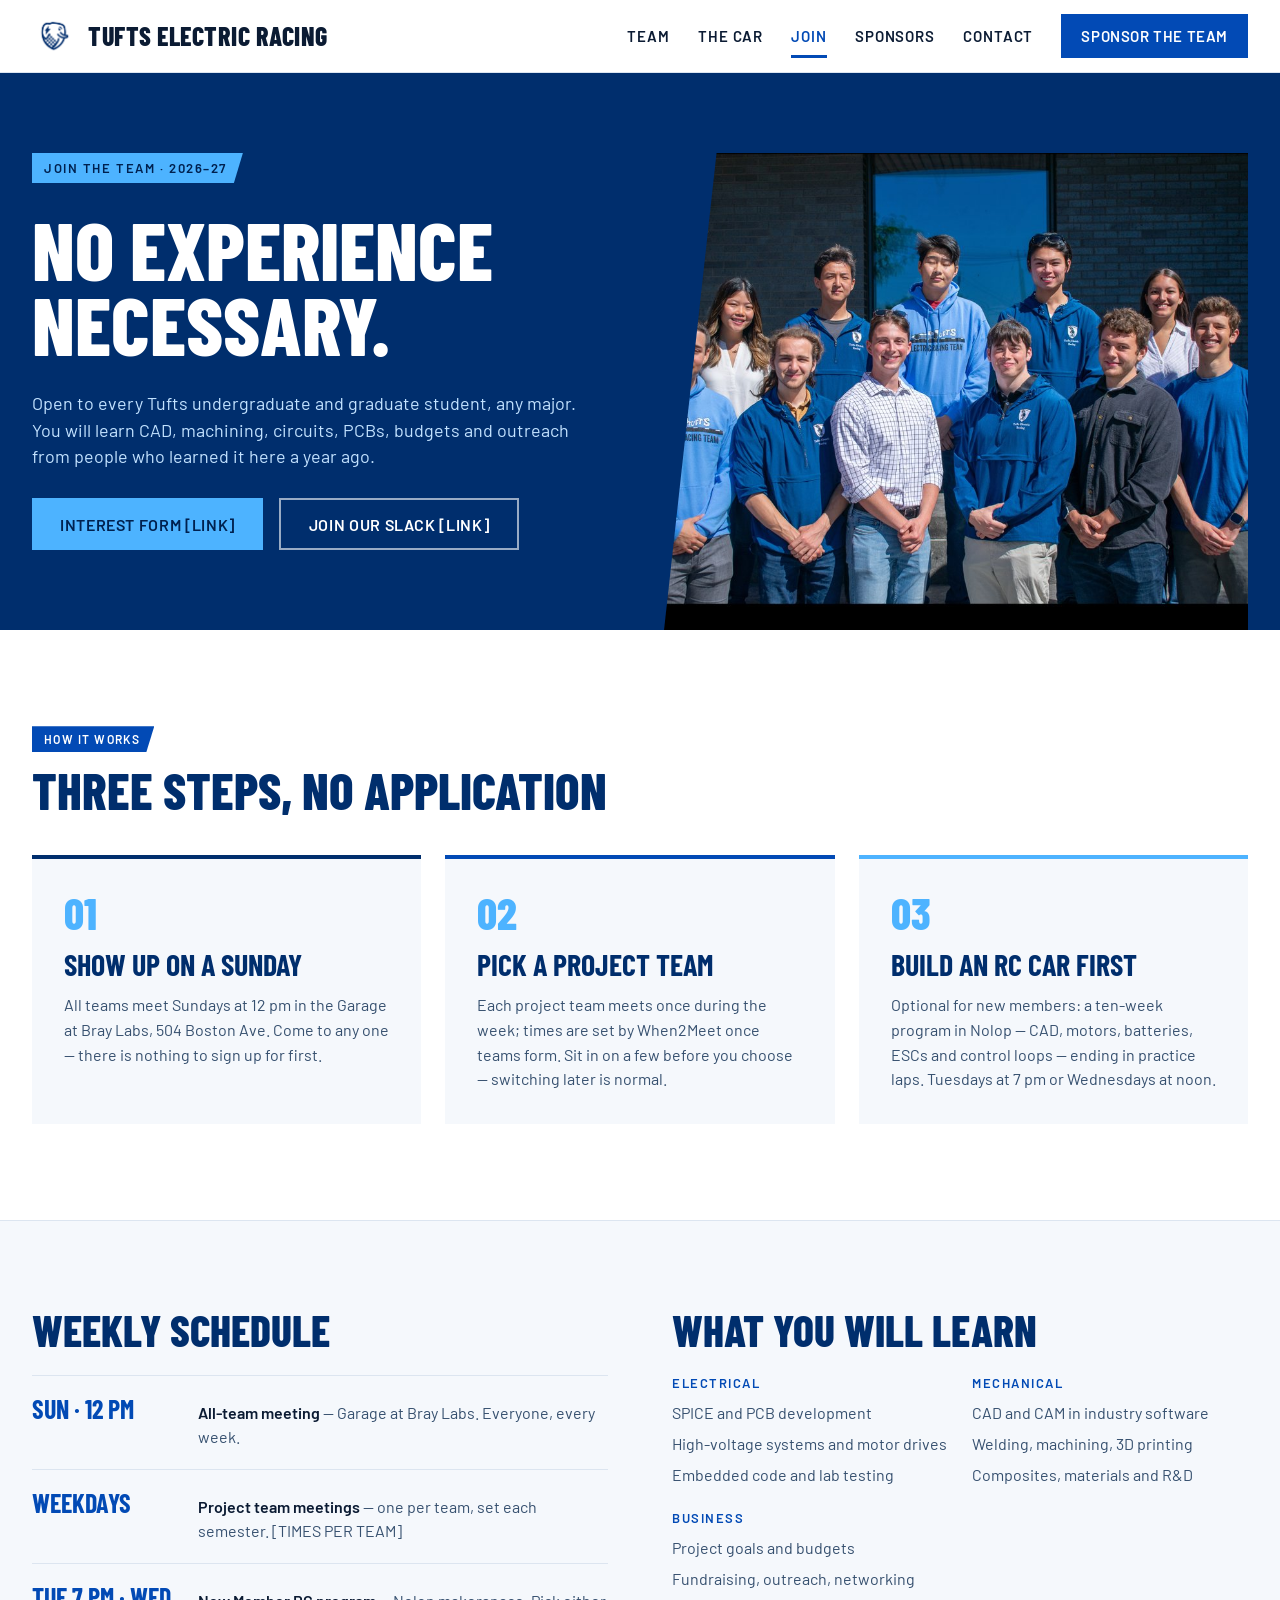
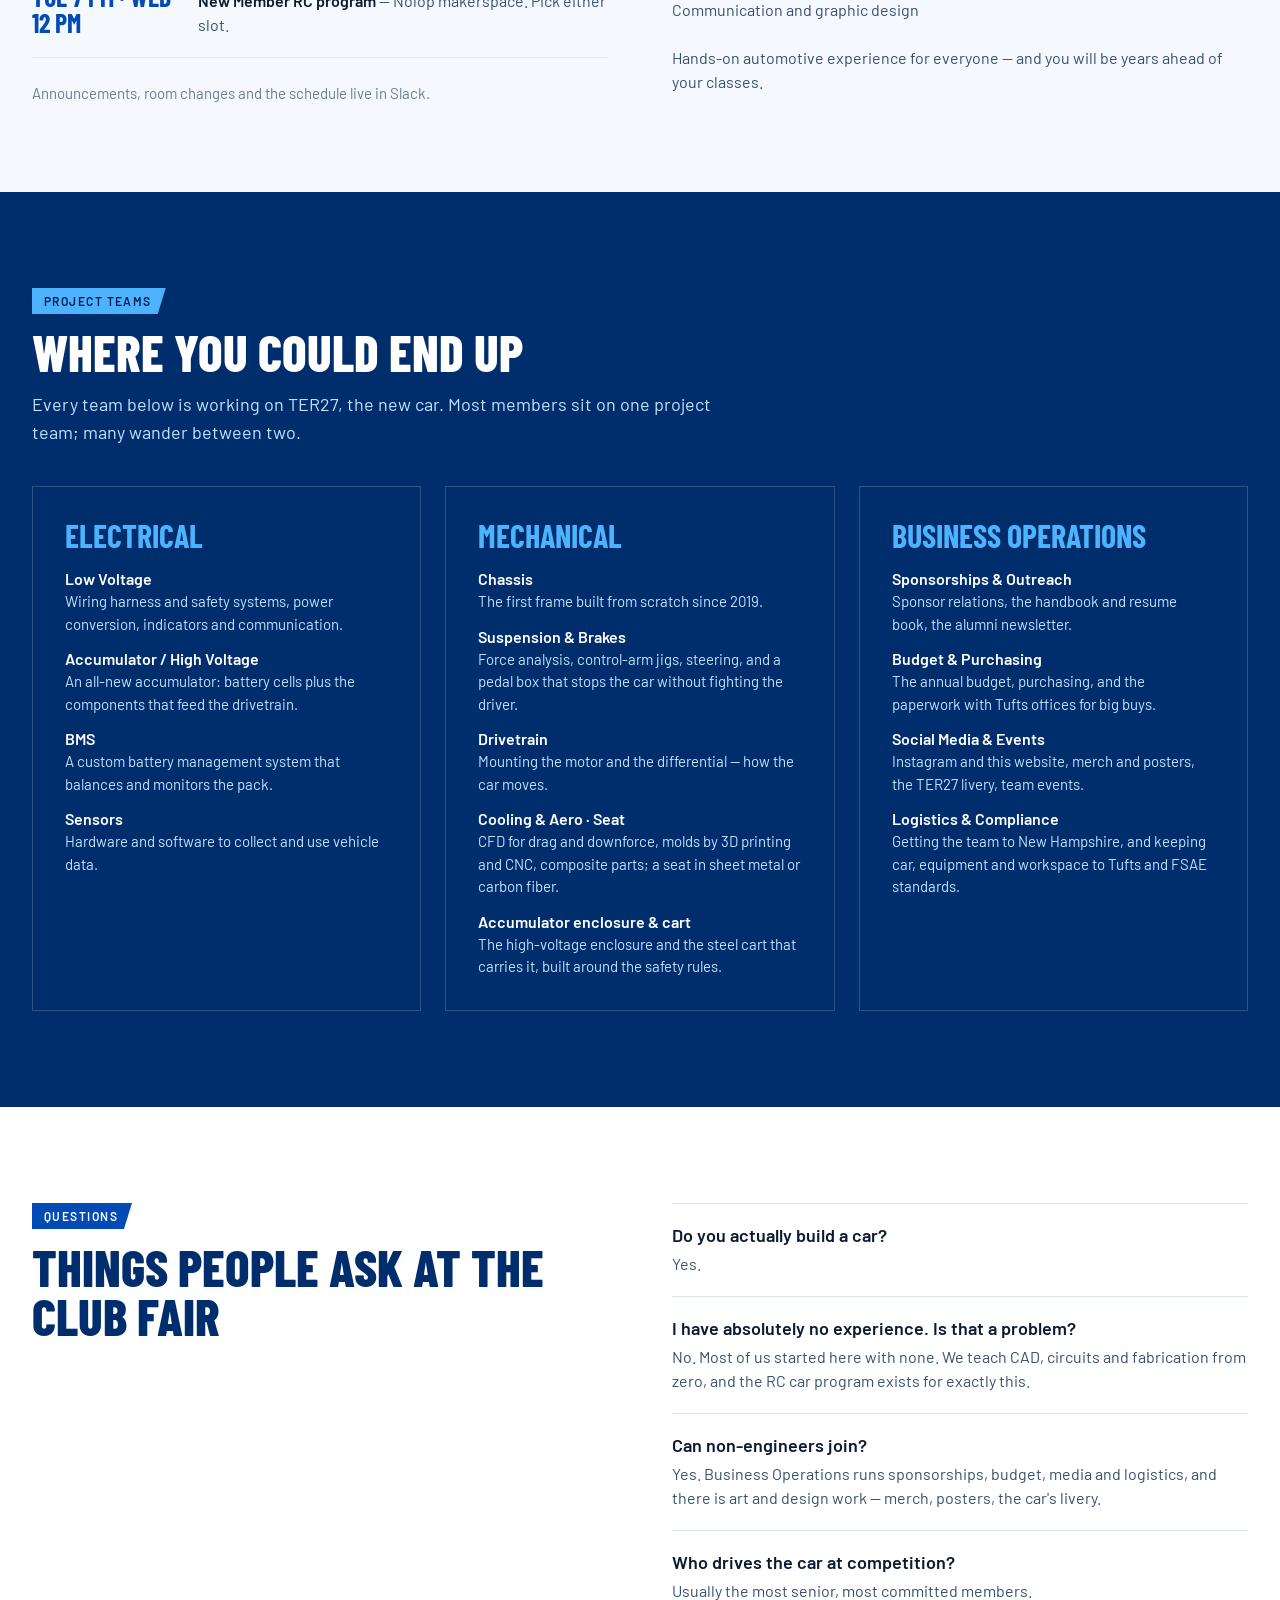
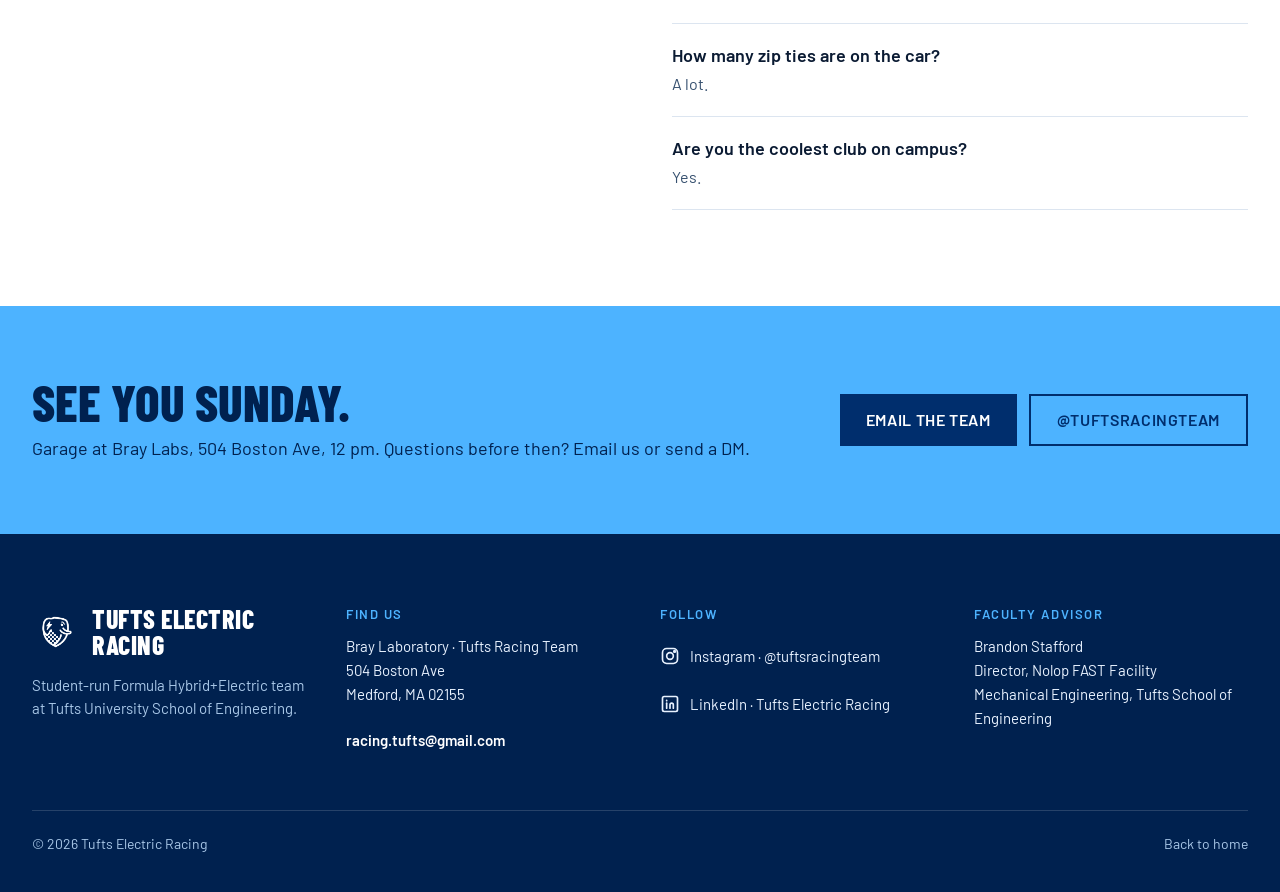
==== join.html @ b84da10d "Website redesign preview: home, sponsors, join and team pages" ====
<!doctype html>
<html lang="en">
<head>
<meta charset="utf-8">
<meta name="viewport" content="width=device-width, initial-scale=1">
<title>Join the team — Tufts Electric Racing</title>
<meta name="description" content="How to join Tufts Electric Racing: meetings, project teams and the new member program.">
<link rel="icon" type="image/png" href="assets/ter-logo-navy.png">
<link rel="preconnect" href="https://fonts.googleapis.com">
<link rel="preconnect" href="https://fonts.gstatic.com" crossorigin>
<link rel="stylesheet" href="https://fonts.googleapis.com/css2?family=Barlow+Condensed:wght@600;700;800&family=Barlow:wght@400;500;600&display=swap">
<style>
body{margin:0;background:#00214F}
a{color:#024AB5}a:hover{color:#002E6D}
a.navlink:hover{color:#024AB5}
a.btn:hover{filter:brightness(1.08)}
a.btn-ghost:hover{background:rgba(255,255,255,.1)}
a.btn-outline:hover{background:#E8F2FF}
a.btn-sky:hover{filter:brightness(1.06)}
a.quiet:hover{text-decoration:underline}
</style>
<link rel="stylesheet" href="css/site.css">
</head>
<body>
<div style="font-family: Barlow, 'Helvetica Neue', Arial, sans-serif; color: #0B1B33; background: #F5F8FC; width: 100%; box-sizing: border-box; display: flex; flex-direction: column; -webkit-font-smoothing: antialiased">

  <!-- NAV -->
  <header class="site-header" style="background: #FFFFFF; border-bottom: 1px solid #DCE5F0">
    <nav aria-label="Main" style="max-width: 1280px; margin: 0 auto; padding: 14px 32px; display: flex; align-items: center; gap: 24px; flex-wrap: wrap; box-sizing: border-box">
      <a href="index.html" style="display: flex; align-items: center; gap: 12px; text-decoration: none; color: #0B1B33; min-height: 44px">
        <img src="assets/ter-logo-navy.png" alt="Tufts Electric Racing" style="width: 44px; height: 44px; display: block">
        <span style="font-family: 'Barlow Condensed', 'Arial Narrow', Impact, sans-serif; font-weight: 800; font-size: 26px; letter-spacing: 0.02em; text-transform: uppercase; line-height: 1">Tufts Electric Racing</span>
      </a>
      <button type="button" class="nav-toggle" aria-label="Open menu" aria-expanded="false" aria-controls="site-menu" style="width: 44px; height: 44px; align-items: center; justify-content: center; background: transparent; border: 1px solid #DCE5F0; color: #0B1B33; cursor: pointer; padding: 0; margin-left: auto">
        <svg aria-hidden="true" width="22" height="22" viewBox="0 0 24 24" fill="none" stroke="currentColor" stroke-width="2.2" stroke-linecap="round"><path d="M4 7h16"></path><path d="M4 12h16"></path><path d="M4 17h16"></path></svg>
      </button>
      <div id="site-menu" class="nav-links" style="display: flex; align-items: center; gap: 28px; flex-wrap: wrap; margin-left: auto">
        <a class="navlink" href="team.html" style="display: inline-flex; align-items: center; min-height: 44px; font-weight: 600; font-size: 15px; letter-spacing: 0.06em; text-transform: uppercase; color: #0B1B33; text-decoration: none">Team</a>
        <a class="navlink" href="index.html#ter27" style="display: inline-flex; align-items: center; min-height: 44px; font-weight: 600; font-size: 15px; letter-spacing: 0.06em; text-transform: uppercase; color: #0B1B33; text-decoration: none">The car</a>
        <a class="navlink" href="join.html" aria-current="page" style="display: inline-flex; align-items: center; min-height: 44px; font-weight: 600; font-size: 15px; letter-spacing: 0.06em; text-transform: uppercase; color: #024AB5; text-decoration: none; box-shadow: inset 0 -3px 0 #024AB5">Join</a>
        <a class="navlink" href="sponsors.html" style="display: inline-flex; align-items: center; min-height: 44px; font-weight: 600; font-size: 15px; letter-spacing: 0.06em; text-transform: uppercase; color: #0B1B33; text-decoration: none">Sponsors</a>
        <a class="navlink" href="#contact" style="display: inline-flex; align-items: center; min-height: 44px; font-weight: 600; font-size: 15px; letter-spacing: 0.06em; text-transform: uppercase; color: #0B1B33; text-decoration: none">Contact</a>
        <a class="btn" href="sponsors.html" style="display: inline-flex; align-items: center; min-height: 44px; padding: 0 20px; background: #024AB5; color: #FFFFFF; font-weight: 600; font-size: 15px; letter-spacing: 0.04em; text-transform: uppercase; text-decoration: none">Sponsor the team</a>
      </div>
    </nav>
  </header>

  <!-- HERO -->
  <section style="background: #002E6D; color: #FFFFFF; overflow: hidden">
    <div style="max-width: 1280px; margin: 0 auto; padding: 80px 32px 0; box-sizing: border-box; display: grid; grid-template-columns: repeat(auto-fit, minmax(min(480px, 100%), 1fr)); gap: 48px; align-items: stretch">
      <div style="display: flex; flex-direction: column; gap: 28px; padding-bottom: 80px; justify-content: center">
        <span style="display: inline-flex; align-items: center; align-self: flex-start; padding: 7px 16px 7px 12px; background: #4DB3FF; color: #00214F; font-size: 13px; font-weight: 600; letter-spacing: 0.12em; text-transform: uppercase; clip-path: polygon(0 0, 100% 0, calc(100% - 9px) 100%, 0 100%)">Join the team · 2026–27</span>
        <h1 style="margin: 0; font-family: 'Barlow Condensed', 'Arial Narrow', Impact, sans-serif; font-weight: 800; font-size: clamp(56px, 6.4vw, 100px); line-height: 0.92; text-transform: uppercase; text-wrap: balance">No experience necessary.</h1>
        <p style="margin: 0; font-size: clamp(17px, 1.4vw, 20px); line-height: 1.5; color: #C2E2FF; max-width: 560px">Open to every Tufts undergraduate and graduate student, any major. You will learn CAD, machining, circuits, PCBs, budgets and outreach from people who learned it here a year ago.</p>
        <div style="display: flex; gap: 16px; flex-wrap: wrap">
          <a class="btn-sky" href="#" style="display: inline-flex; align-items: center; min-height: 52px; padding: 0 28px; background: #4DB3FF; color: #00214F; font-weight: 600; font-size: 16px; letter-spacing: 0.04em; text-transform: uppercase; text-decoration: none">Interest form [LINK]</a>
          <a class="btn-ghost" href="#" style="display: inline-flex; align-items: center; min-height: 52px; padding: 0 28px; border: 2px solid rgba(255,255,255,0.6); color: #FFFFFF; font-weight: 600; font-size: 16px; letter-spacing: 0.04em; text-transform: uppercase; text-decoration: none; box-sizing: border-box">Join our Slack [LINK]</a>
        </div>
      </div>
      <figure class="hero-figure" style="margin: 0; min-height: 440px; display: flex">
        <img src="assets/team-blue-shirts.jpg" alt="Team members in front of the Bray Labs garage" style="width: 100%; min-height: 440px; object-fit: cover; display: block; clip-path: polygon(9% 0, 100% 0, 100% 100%, 0 100%)">
      </figure>
    </div>
  </section>

  <!-- HOW IT WORKS -->
  <section aria-label="How to join" style="background: #FFFFFF">
    <div style="max-width: 1280px; margin: 0 auto; padding: 96px 32px; box-sizing: border-box; display: flex; flex-direction: column; gap: 40px">
      <div style="display: flex; flex-direction: column; gap: 14px; max-width: 720px">
        <span style="display: inline-flex; align-items: center; align-self: flex-start; padding: 6px 14px 6px 12px; background: #024AB5; color: #FFFFFF; font-size: 12px; font-weight: 600; letter-spacing: 0.12em; text-transform: uppercase; clip-path: polygon(0 0, 100% 0, calc(100% - 8px) 100%, 0 100%)">How it works</span>
        <h2 style="margin: 0; font-family: 'Barlow Condensed', 'Arial Narrow', Impact, sans-serif; font-weight: 800; font-size: clamp(40px, 4vw, 60px); line-height: 0.95; text-transform: uppercase; color: #002E6D">Three steps, no application</h2>
      </div>
      <ol style="margin: 0; padding: 0; list-style: none; display: grid; grid-template-columns: repeat(auto-fit, minmax(min(340px, 100%), 1fr)); gap: 24px">
        <li style="background: #F5F8FC; border-top: 4px solid #002E6D; padding: 32px; display: flex; flex-direction: column; gap: 14px">
          <span style="font-family: 'Barlow Condensed', 'Arial Narrow', Impact, sans-serif; font-weight: 800; font-size: 44px; line-height: 1; color: #4DB3FF">01</span>
          <h3 style="margin: 0; font-family: 'Barlow Condensed', 'Arial Narrow', Impact, sans-serif; font-weight: 700; font-size: 30px; line-height: 1; text-transform: uppercase; color: #002E6D">Show up on a Sunday</h3>
          <p style="margin: 0; font-size: 16px; line-height: 1.55; color: #36506F">All teams meet Sundays at 12 pm in the Garage at Bray Labs, 504 Boston Ave. Come to any one — there is nothing to sign up for first.</p>
        </li>
        <li style="background: #F5F8FC; border-top: 4px solid #024AB5; padding: 32px; display: flex; flex-direction: column; gap: 14px">
          <span style="font-family: 'Barlow Condensed', 'Arial Narrow', Impact, sans-serif; font-weight: 800; font-size: 44px; line-height: 1; color: #4DB3FF">02</span>
          <h3 style="margin: 0; font-family: 'Barlow Condensed', 'Arial Narrow', Impact, sans-serif; font-weight: 700; font-size: 30px; line-height: 1; text-transform: uppercase; color: #002E6D">Pick a project team</h3>
          <p style="margin: 0; font-size: 16px; line-height: 1.55; color: #36506F">Each project team meets once during the week; times are set by When2Meet once teams form. Sit in on a few before you choose — switching later is normal.</p>
        </li>
        <li style="background: #F5F8FC; border-top: 4px solid #4DB3FF; padding: 32px; display: flex; flex-direction: column; gap: 14px">
          <span style="font-family: 'Barlow Condensed', 'Arial Narrow', Impact, sans-serif; font-weight: 800; font-size: 44px; line-height: 1; color: #4DB3FF">03</span>
          <h3 style="margin: 0; font-family: 'Barlow Condensed', 'Arial Narrow', Impact, sans-serif; font-weight: 700; font-size: 30px; line-height: 1; text-transform: uppercase; color: #002E6D">Build an RC car first</h3>
          <p style="margin: 0; font-size: 16px; line-height: 1.55; color: #36506F">Optional for new members: a ten-week program in Nolop — CAD, motors, batteries, ESCs and control loops — ending in practice laps. Tuesdays at 7 pm or Wednesdays at noon.</p>
        </li>
      </ol>
    </div>
  </section>

  <!-- SCHEDULE + WHAT YOU LEARN -->
  <section aria-label="Schedule and skills" style="background: #F5F8FC; border-top: 1px solid #DCE5F0">
    <div style="max-width: 1280px; margin: 0 auto; padding: 88px 32px; box-sizing: border-box; display: grid; grid-template-columns: repeat(auto-fit, minmax(min(480px, 100%), 1fr)); gap: 64px; align-items: start">
      <div style="display: flex; flex-direction: column; gap: 24px">
        <h2 style="margin: 0; font-family: 'Barlow Condensed', 'Arial Narrow', Impact, sans-serif; font-weight: 800; font-size: clamp(36px, 3.4vw, 48px); line-height: 0.95; text-transform: uppercase; color: #002E6D">Weekly schedule</h2>
        <ul style="margin: 0; padding: 0; list-style: none; display: flex; flex-direction: column; border-top: 1px solid #DCE5F0">
          <li style="padding: 20px 0; border-bottom: 1px solid #DCE5F0; display: grid; grid-template-columns: minmax(0, 150px) minmax(0, 1fr); gap: 16px; align-items: baseline">
            <span style="font-family: 'Barlow Condensed', 'Arial Narrow', Impact, sans-serif; font-weight: 700; font-size: 26px; line-height: 1; text-transform: uppercase; color: #024AB5">Sun · 12 pm</span>
            <span style="font-size: 16px; line-height: 1.5; color: #36506F"><strong style="color: #0B1B33; font-weight: 600">All-team meeting</strong> — Garage at Bray Labs. Everyone, every week.</span>
          </li>
          <li style="padding: 20px 0; border-bottom: 1px solid #DCE5F0; display: grid; grid-template-columns: minmax(0, 150px) minmax(0, 1fr); gap: 16px; align-items: baseline">
            <span style="font-family: 'Barlow Condensed', 'Arial Narrow', Impact, sans-serif; font-weight: 700; font-size: 26px; line-height: 1; text-transform: uppercase; color: #024AB5">Weekdays</span>
            <span style="font-size: 16px; line-height: 1.5; color: #36506F"><strong style="color: #0B1B33; font-weight: 600">Project team meetings</strong> — one per team, set each semester. [TIMES PER TEAM]</span>
          </li>
          <li style="padding: 20px 0; border-bottom: 1px solid #DCE5F0; display: grid; grid-template-columns: minmax(0, 150px) minmax(0, 1fr); gap: 16px; align-items: baseline">
            <span style="font-family: 'Barlow Condensed', 'Arial Narrow', Impact, sans-serif; font-weight: 700; font-size: 26px; line-height: 1; text-transform: uppercase; color: #024AB5">Tue 7 pm · Wed 12 pm</span>
            <span style="font-size: 16px; line-height: 1.5; color: #36506F"><strong style="color: #0B1B33; font-weight: 600">New Member RC program</strong> — Nolop makerspace. Pick either slot.</span>
          </li>
        </ul>
        <p style="margin: 0; font-size: 15px; line-height: 1.5; color: #6B7C94">Announcements, room changes and the schedule live in Slack.</p>
      </div>
      <div style="display: flex; flex-direction: column; gap: 24px">
        <h2 style="margin: 0; font-family: 'Barlow Condensed', 'Arial Narrow', Impact, sans-serif; font-weight: 800; font-size: clamp(36px, 3.4vw, 48px); line-height: 0.95; text-transform: uppercase; color: #002E6D">What you will learn</h2>
        <div style="display: grid; grid-template-columns: repeat(auto-fit, minmax(min(220px, 100%), 1fr)); gap: 24px">
          <div style="display: flex; flex-direction: column; gap: 10px">
            <h3 style="margin: 0; font-size: 13px; font-weight: 600; letter-spacing: 0.12em; text-transform: uppercase; color: #024AB5">Electrical</h3>
            <ul style="margin: 0; padding: 0; list-style: none; display: flex; flex-direction: column; gap: 8px; font-size: 16px; line-height: 1.45; color: #36506F">
              <li>SPICE and PCB development</li>
              <li>High-voltage systems and motor drives</li>
              <li>Embedded code and lab testing</li>
            </ul>
          </div>
          <div style="display: flex; flex-direction: column; gap: 10px">
            <h3 style="margin: 0; font-size: 13px; font-weight: 600; letter-spacing: 0.12em; text-transform: uppercase; color: #024AB5">Mechanical</h3>
            <ul style="margin: 0; padding: 0; list-style: none; display: flex; flex-direction: column; gap: 8px; font-size: 16px; line-height: 1.45; color: #36506F">
              <li>CAD and CAM in industry software</li>
              <li>Welding, machining, 3D printing</li>
              <li>Composites, materials and R&amp;D</li>
            </ul>
          </div>
          <div style="display: flex; flex-direction: column; gap: 10px">
            <h3 style="margin: 0; font-size: 13px; font-weight: 600; letter-spacing: 0.12em; text-transform: uppercase; color: #024AB5">Business</h3>
            <ul style="margin: 0; padding: 0; list-style: none; display: flex; flex-direction: column; gap: 8px; font-size: 16px; line-height: 1.45; color: #36506F">
              <li>Project goals and budgets</li>
              <li>Fundraising, outreach, networking</li>
              <li>Communication and graphic design</li>
            </ul>
          </div>
        </div>
        <p style="margin: 0; font-size: 16px; line-height: 1.55; color: #36506F">Hands-on automotive experience for everyone — and you will be years ahead of your classes.</p>
      </div>
    </div>
  </section>

  <!-- PROJECT TEAMS -->
  <section id="teams" aria-label="Project teams" style="background: #002E6D; color: #FFFFFF">
    <div style="max-width: 1280px; margin: 0 auto; padding: 96px 32px; box-sizing: border-box; display: flex; flex-direction: column; gap: 40px">
      <div style="display: flex; flex-direction: column; gap: 14px; max-width: 720px">
        <span style="display: inline-flex; align-items: center; align-self: flex-start; padding: 6px 14px 6px 12px; background: #4DB3FF; color: #00214F; font-size: 12px; font-weight: 600; letter-spacing: 0.12em; text-transform: uppercase; clip-path: polygon(0 0, 100% 0, calc(100% - 8px) 100%, 0 100%)">Project teams</span>
        <h2 style="margin: 0; font-family: 'Barlow Condensed', 'Arial Narrow', Impact, sans-serif; font-weight: 800; font-size: clamp(40px, 4vw, 60px); line-height: 0.95; text-transform: uppercase">Where you could end up</h2>
        <p style="margin: 0; font-size: 18px; line-height: 1.55; color: #C2E2FF">Every team below is working on TER27, the new car. Most members sit on one project team; many wander between two.</p>
      </div>
      <div style="display: grid; grid-template-columns: repeat(auto-fit, minmax(min(340px, 100%), 1fr)); gap: 24px">
        <div style="border: 1px solid rgba(255,255,255,0.18); padding: 32px; display: flex; flex-direction: column; gap: 18px">
          <h3 style="margin: 0; font-family: 'Barlow Condensed', 'Arial Narrow', Impact, sans-serif; font-weight: 700; font-size: 32px; line-height: 1; text-transform: uppercase; color: #4DB3FF">Electrical</h3>
          <dl style="margin: 0; display: flex; flex-direction: column; gap: 14px">
            <div><dt style="font-weight: 600; font-size: 16px; color: #FFFFFF">Low Voltage</dt><dd style="margin: 2px 0 0; font-size: 15px; line-height: 1.5; color: #C2E2FF">Wiring harness and safety systems, power conversion, indicators and communication.</dd></div>
            <div><dt style="font-weight: 600; font-size: 16px; color: #FFFFFF">Accumulator / High Voltage</dt><dd style="margin: 2px 0 0; font-size: 15px; line-height: 1.5; color: #C2E2FF">An all-new accumulator: battery cells plus the components that feed the drivetrain.</dd></div>
            <div><dt style="font-weight: 600; font-size: 16px; color: #FFFFFF">BMS</dt><dd style="margin: 2px 0 0; font-size: 15px; line-height: 1.5; color: #C2E2FF">A custom battery management system that balances and monitors the pack.</dd></div>
            <div><dt style="font-weight: 600; font-size: 16px; color: #FFFFFF">Sensors</dt><dd style="margin: 2px 0 0; font-size: 15px; line-height: 1.5; color: #C2E2FF">Hardware and software to collect and use vehicle data.</dd></div>
          </dl>
        </div>
        <div style="border: 1px solid rgba(255,255,255,0.18); padding: 32px; display: flex; flex-direction: column; gap: 18px">
          <h3 style="margin: 0; font-family: 'Barlow Condensed', 'Arial Narrow', Impact, sans-serif; font-weight: 700; font-size: 32px; line-height: 1; text-transform: uppercase; color: #4DB3FF">Mechanical</h3>
          <dl style="margin: 0; display: flex; flex-direction: column; gap: 14px">
            <div><dt style="font-weight: 600; font-size: 16px; color: #FFFFFF">Chassis</dt><dd style="margin: 2px 0 0; font-size: 15px; line-height: 1.5; color: #C2E2FF">The first frame built from scratch since 2019.</dd></div>
            <div><dt style="font-weight: 600; font-size: 16px; color: #FFFFFF">Suspension &amp; Brakes</dt><dd style="margin: 2px 0 0; font-size: 15px; line-height: 1.5; color: #C2E2FF">Force analysis, control-arm jigs, steering, and a pedal box that stops the car without fighting the driver.</dd></div>
            <div><dt style="font-weight: 600; font-size: 16px; color: #FFFFFF">Drivetrain</dt><dd style="margin: 2px 0 0; font-size: 15px; line-height: 1.5; color: #C2E2FF">Mounting the motor and the differential — how the car moves.</dd></div>
            <div><dt style="font-weight: 600; font-size: 16px; color: #FFFFFF">Cooling &amp; Aero · Seat</dt><dd style="margin: 2px 0 0; font-size: 15px; line-height: 1.5; color: #C2E2FF">CFD for drag and downforce, molds by 3D printing and CNC, composite parts; a seat in sheet metal or carbon fiber.</dd></div>
            <div><dt style="font-weight: 600; font-size: 16px; color: #FFFFFF">Accumulator enclosure &amp; cart</dt><dd style="margin: 2px 0 0; font-size: 15px; line-height: 1.5; color: #C2E2FF">The high-voltage enclosure and the steel cart that carries it, built around the safety rules.</dd></div>
          </dl>
        </div>
        <div style="border: 1px solid rgba(255,255,255,0.18); padding: 32px; display: flex; flex-direction: column; gap: 18px">
          <h3 style="margin: 0; font-family: 'Barlow Condensed', 'Arial Narrow', Impact, sans-serif; font-weight: 700; font-size: 32px; line-height: 1; text-transform: uppercase; color: #4DB3FF">Business Operations</h3>
          <dl style="margin: 0; display: flex; flex-direction: column; gap: 14px">
            <div><dt style="font-weight: 600; font-size: 16px; color: #FFFFFF">Sponsorships &amp; Outreach</dt><dd style="margin: 2px 0 0; font-size: 15px; line-height: 1.5; color: #C2E2FF">Sponsor relations, the handbook and resume book, the alumni newsletter.</dd></div>
            <div><dt style="font-weight: 600; font-size: 16px; color: #FFFFFF">Budget &amp; Purchasing</dt><dd style="margin: 2px 0 0; font-size: 15px; line-height: 1.5; color: #C2E2FF">The annual budget, purchasing, and the paperwork with Tufts offices for big buys.</dd></div>
            <div><dt style="font-weight: 600; font-size: 16px; color: #FFFFFF">Social Media &amp; Events</dt><dd style="margin: 2px 0 0; font-size: 15px; line-height: 1.5; color: #C2E2FF">Instagram and this website, merch and posters, the TER27 livery, team events.</dd></div>
            <div><dt style="font-weight: 600; font-size: 16px; color: #FFFFFF">Logistics &amp; Compliance</dt><dd style="margin: 2px 0 0; font-size: 15px; line-height: 1.5; color: #C2E2FF">Getting the team to New Hampshire, and keeping car, equipment and workspace to Tufts and FSAE standards.</dd></div>
          </dl>
        </div>
      </div>
    </div>
  </section>

  <!-- FAQ -->
  <section aria-label="Questions" style="background: #FFFFFF">
    <div style="max-width: 1280px; margin: 0 auto; padding: 96px 32px; box-sizing: border-box; display: grid; grid-template-columns: repeat(auto-fit, minmax(min(380px, 100%), 1fr)); gap: 48px 64px; align-items: start">
      <div style="display: flex; flex-direction: column; gap: 14px">
        <span style="display: inline-flex; align-items: center; align-self: flex-start; padding: 6px 14px 6px 12px; background: #024AB5; color: #FFFFFF; font-size: 12px; font-weight: 600; letter-spacing: 0.12em; text-transform: uppercase; clip-path: polygon(0 0, 100% 0, calc(100% - 8px) 100%, 0 100%)">Questions</span>
        <h2 style="margin: 0; font-family: 'Barlow Condensed', 'Arial Narrow', Impact, sans-serif; font-weight: 800; font-size: clamp(40px, 4vw, 60px); line-height: 0.95; text-transform: uppercase; color: #002E6D">Things people ask at the club fair</h2>
      </div>
      <dl style="margin: 0; display: flex; flex-direction: column; border-top: 1px solid #DCE5F0">
        <div style="padding: 20px 0; border-bottom: 1px solid #DCE5F0; display: flex; flex-direction: column; gap: 6px">
          <dt style="font-weight: 600; font-size: 18px; color: #0B1B33">Do you actually build a car?</dt>
          <dd style="margin: 0; font-size: 16px; line-height: 1.5; color: #36506F">Yes.</dd>
        </div>
        <div style="padding: 20px 0; border-bottom: 1px solid #DCE5F0; display: flex; flex-direction: column; gap: 6px">
          <dt style="font-weight: 600; font-size: 18px; color: #0B1B33">I have absolutely no experience. Is that a problem?</dt>
          <dd style="margin: 0; font-size: 16px; line-height: 1.5; color: #36506F">No. Most of us started here with none. We teach CAD, circuits and fabrication from zero, and the RC car program exists for exactly this.</dd>
        </div>
        <div style="padding: 20px 0; border-bottom: 1px solid #DCE5F0; display: flex; flex-direction: column; gap: 6px">
          <dt style="font-weight: 600; font-size: 18px; color: #0B1B33">Can non-engineers join?</dt>
          <dd style="margin: 0; font-size: 16px; line-height: 1.5; color: #36506F">Yes. Business Operations runs sponsorships, budget, media and logistics, and there is art and design work — merch, posters, the car's livery.</dd>
        </div>
        <div style="padding: 20px 0; border-bottom: 1px solid #DCE5F0; display: flex; flex-direction: column; gap: 6px">
          <dt style="font-weight: 600; font-size: 18px; color: #0B1B33">Who drives the car at competition?</dt>
          <dd style="margin: 0; font-size: 16px; line-height: 1.5; color: #36506F">Usually the most senior, most committed members.</dd>
        </div>
        <div style="padding: 20px 0; border-bottom: 1px solid #DCE5F0; display: flex; flex-direction: column; gap: 6px">
          <dt style="font-weight: 600; font-size: 18px; color: #0B1B33">How many zip ties are on the car?</dt>
          <dd style="margin: 0; font-size: 16px; line-height: 1.5; color: #36506F">A lot.</dd>
        </div>
        <div style="padding: 20px 0; border-bottom: 1px solid #DCE5F0; display: flex; flex-direction: column; gap: 6px">
          <dt style="font-weight: 600; font-size: 18px; color: #0B1B33">Are you the coolest club on campus?</dt>
          <dd style="margin: 0; font-size: 16px; line-height: 1.5; color: #36506F">Yes.</dd>
        </div>
      </dl>
    </div>
  </section>

  <!-- CTA -->
  <section aria-label="Get in touch" style="background: #4DB3FF; color: #00214F">
    <div style="max-width: 1280px; margin: 0 auto; padding: 72px 32px; box-sizing: border-box; display: flex; flex-wrap: wrap; gap: 24px 48px; align-items: center; justify-content: space-between">
      <div style="display: flex; flex-direction: column; gap: 8px; flex: 1 1 420px">
        <h2 style="margin: 0; font-family: 'Barlow Condensed', 'Arial Narrow', Impact, sans-serif; font-weight: 800; font-size: clamp(40px, 4vw, 60px); line-height: 0.95; text-transform: uppercase">See you Sunday.</h2>
        <p style="margin: 0; font-size: 18px; line-height: 1.5">Garage at Bray Labs, 504 Boston Ave, 12 pm. Questions before then? Email us or send a DM.</p>
      </div>
      <div style="display: flex; gap: 12px; flex-wrap: wrap">
        <a class="btn" href="mailto:racing.tufts@gmail.com" style="display: inline-flex; align-items: center; min-height: 52px; padding: 0 26px; background: #002E6D; color: #FFFFFF; font-weight: 600; font-size: 16px; letter-spacing: 0.04em; text-transform: uppercase; text-decoration: none">Email the team</a>
        <a class="btn-outline" href="https://www.instagram.com/tuftsracingteam/" style="display: inline-flex; align-items: center; min-height: 52px; padding: 0 26px; border: 2px solid #002E6D; color: #002E6D; font-weight: 600; font-size: 16px; letter-spacing: 0.04em; text-transform: uppercase; text-decoration: none; box-sizing: border-box">@tuftsracingteam</a>
      </div>
    </div>
  </section>

  <!-- FOOTER -->
  <footer id="contact" style="background: #00214F; color: #FFFFFF">
    <div style="max-width: 1280px; margin: 0 auto; padding: 72px 32px 40px; box-sizing: border-box; display: flex; flex-direction: column; gap: 48px">
      <div style="display: grid; grid-template-columns: repeat(auto-fit, minmax(min(240px, 100%), 1fr)); gap: 40px">
        <div style="display: flex; flex-direction: column; gap: 16px">
          <div style="display: flex; align-items: center; gap: 12px">
            <img src="assets/ter-logo.png" alt="" style="width: 48px; height: 48px; display: block">
            <span style="font-family: 'Barlow Condensed', 'Arial Narrow', Impact, sans-serif; font-weight: 800; font-size: 26px; letter-spacing: 0.02em; text-transform: uppercase; line-height: 1">Tufts Electric Racing</span>
          </div>
          <p style="margin: 0; font-size: 15px; line-height: 1.55; color: #A9C8E8">Student-run Formula Hybrid+Electric team at Tufts University School of Engineering.</p>
        </div>
        <div style="display: flex; flex-direction: column; gap: 12px">
          <h3 style="margin: 0; font-size: 13px; font-weight: 600; letter-spacing: 0.12em; text-transform: uppercase; color: #4DB3FF">Find us</h3>
          <p style="margin: 0; font-size: 15px; line-height: 1.6; color: #E8F2FF">Bray Laboratory · Tufts Racing Team<br>504 Boston Ave<br>Medford, MA 02155</p>
          <a class="quiet" href="mailto:racing.tufts@gmail.com" style="color: #FFFFFF; font-size: 15px; font-weight: 600; text-decoration: none; display: inline-flex; align-items: center; min-height: 44px">racing.tufts@gmail.com</a>
        </div>
        <div style="display: flex; flex-direction: column; gap: 12px">
          <h3 style="margin: 0; font-size: 13px; font-weight: 600; letter-spacing: 0.12em; text-transform: uppercase; color: #4DB3FF">Follow</h3>
          <ul style="margin: 0; padding: 0; list-style: none; display: flex; flex-direction: column; gap: 4px">
            <li><a class="quiet" href="https://www.instagram.com/tuftsracingteam/" style="color: #E8F2FF; font-size: 15px; text-decoration: none; display: inline-flex; align-items: center; gap: 10px; min-height: 44px">
              <svg aria-hidden="true" width="20" height="20" viewBox="0 0 24 24" fill="none" stroke="currentColor" stroke-width="2" stroke-linecap="round" stroke-linejoin="round"><rect x="3" y="3" width="18" height="18" rx="5"></rect><circle cx="12" cy="12" r="4"></circle><circle cx="17.5" cy="6.5" r="1" fill="currentColor"></circle></svg>Instagram · @tuftsracingteam</a></li>
            <li><a class="quiet" href="https://www.linkedin.com/company/tufts-electric-racing/" style="color: #E8F2FF; font-size: 15px; text-decoration: none; display: inline-flex; align-items: center; gap: 10px; min-height: 44px">
              <svg aria-hidden="true" width="20" height="20" viewBox="0 0 24 24" fill="none" stroke="currentColor" stroke-width="2" stroke-linecap="round" stroke-linejoin="round"><rect x="3" y="3" width="18" height="18" rx="2"></rect><path d="M8 11v6"></path><path d="M8 7.5v.5"></path><path d="M12 17v-4a2 2 0 0 1 4 0v4"></path></svg>LinkedIn · Tufts Electric Racing</a></li>
          </ul>
        </div>
        <div style="display: flex; flex-direction: column; gap: 12px">
          <h3 style="margin: 0; font-size: 13px; font-weight: 600; letter-spacing: 0.12em; text-transform: uppercase; color: #4DB3FF">Faculty advisor</h3>
          <p style="margin: 0; font-size: 15px; line-height: 1.6; color: #E8F2FF">Brandon Stafford<br>Director, Nolop FAST Facility<br>Mechanical Engineering, Tufts School of Engineering</p>
        </div>
      </div>
      <div style="border-top: 1px solid rgba(255,255,255,0.15); padding-top: 24px; display: flex; flex-wrap: wrap; gap: 12px 32px; justify-content: space-between; font-size: 14px; color: #A9C8E8">
        <span>© 2026 Tufts Electric Racing</span>
        <a class="quiet" href="index.html" style="color: #A9C8E8; text-decoration: none">Back to home</a>
      </div>
    </div>
  </footer>

</div>
<script src="js/site.js"></script>
</body>
</html>
---- css/site.css ----
/* Tufts Electric Racing — site styles shared by every page */
html { scroll-behavior: smooth; }
img { max-width: 100%; }
a:focus-visible, button:focus-visible, input:focus-visible { outline: 3px solid #4DB3FF; outline-offset: 2px; }
.nav-toggle { display: none; }
@media (max-width: 820px) {
  .nav-toggle { display: inline-flex; }
  .site-header nav { padding: 10px 20px !important; gap: 12px !important; }
  .site-header nav > a > img { width: 40px !important; height: 40px !important; }
  .site-header nav > a > span { font-size: 20px !important; }
  .nav-links { display: none !important; width: 100%; flex-direction: column !important; align-items: stretch !important; gap: 0 !important; padding-top: 8px; border-top: 1px solid #DCE5F0; margin-top: 10px; }
  .nav-links.open { display: flex !important; }
  .nav-links a { min-height: 48px !important; }
  .hero-figure img { clip-path: polygon(0 0, 100% 0, 100% 100%, 0 92%) !important; min-height: 260px !important; max-height: 360px; }
  .hero-figure { min-height: 0 !important; }
}
@media (prefers-reduced-motion: reduce) { html { scroll-behavior: auto; } }
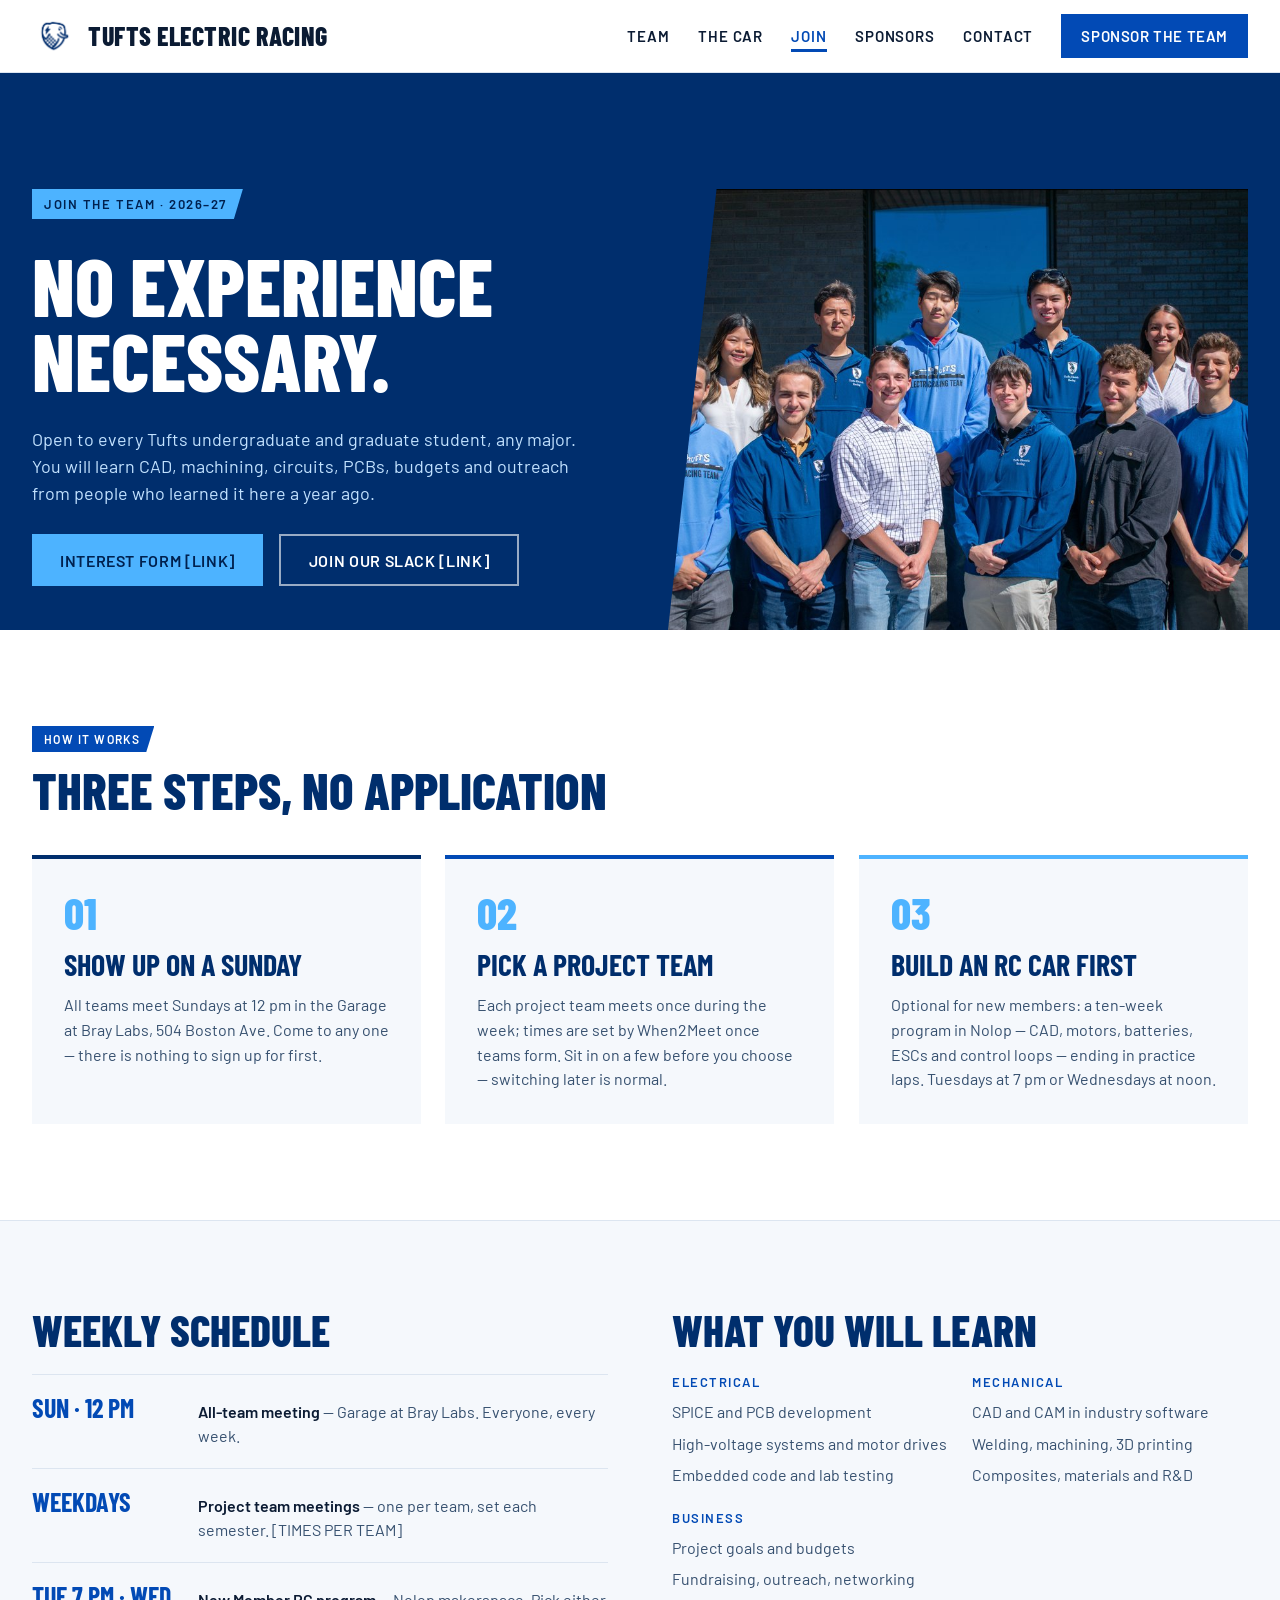
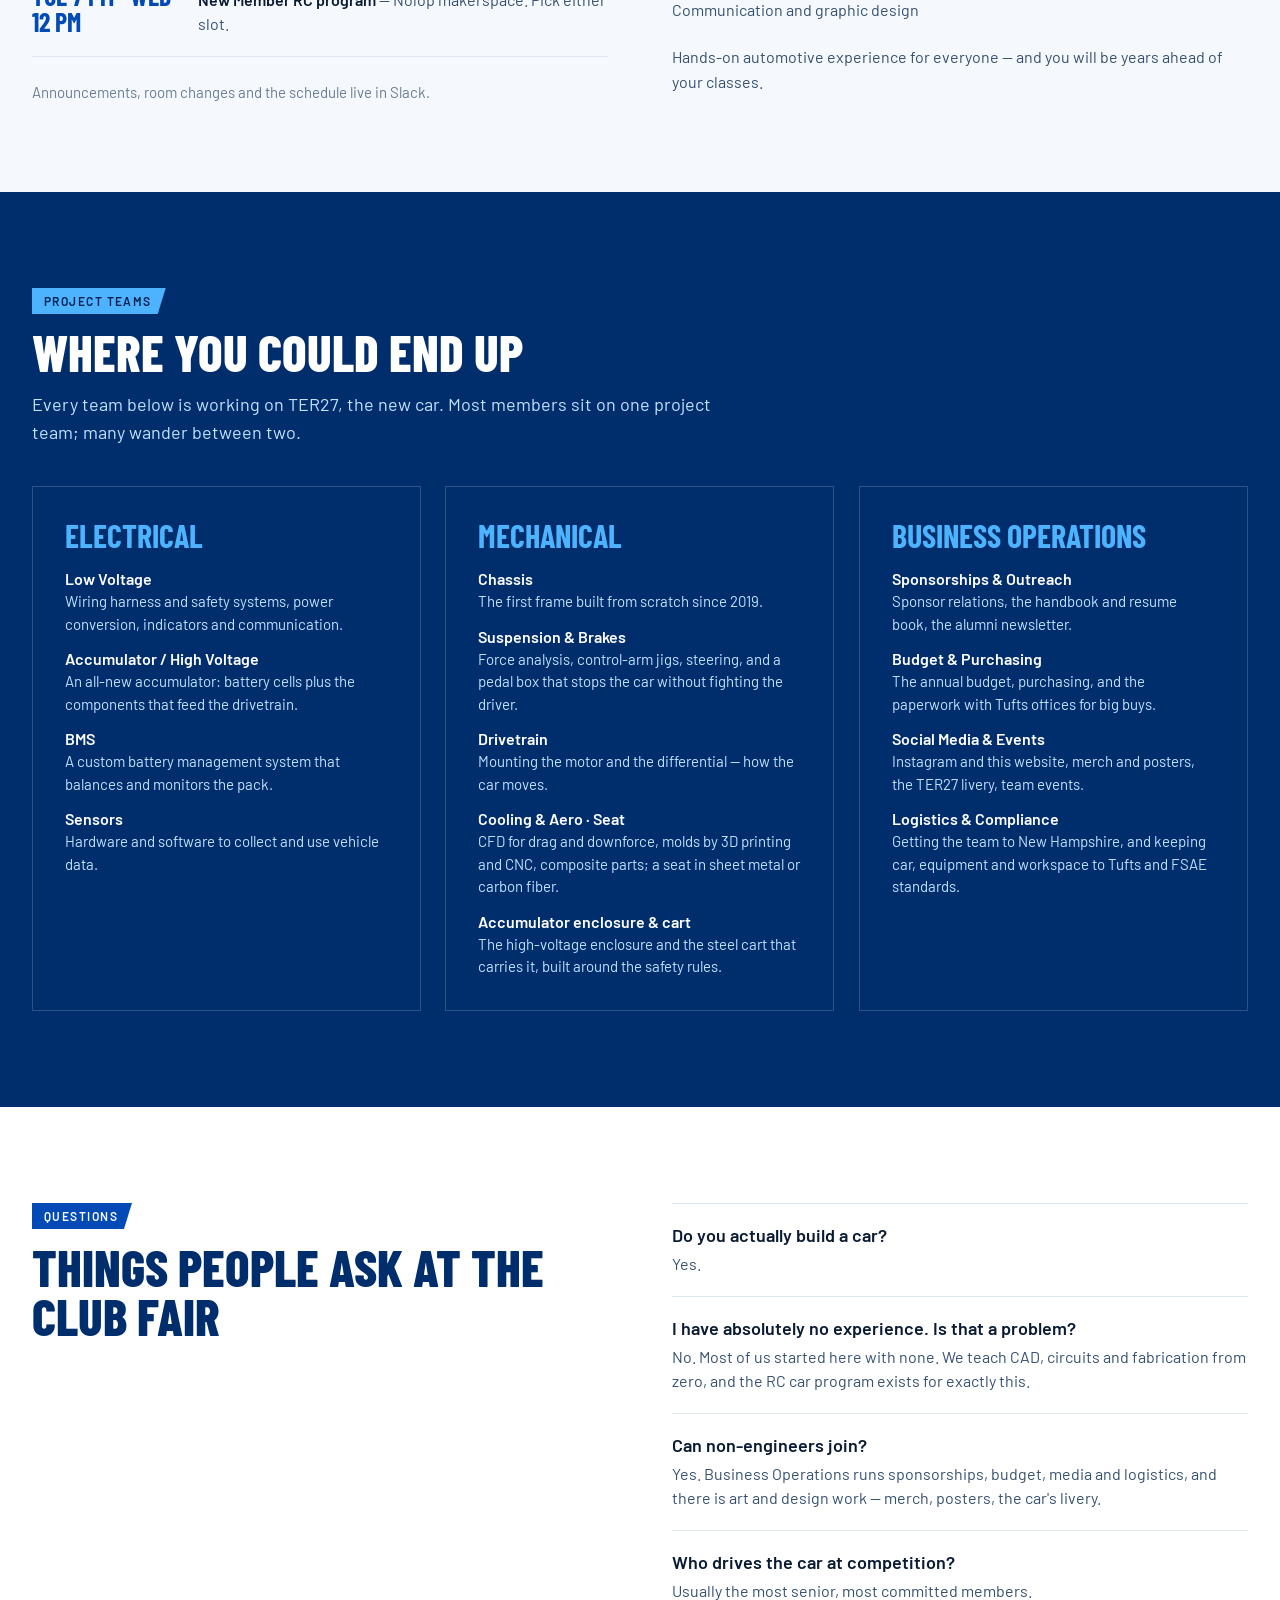
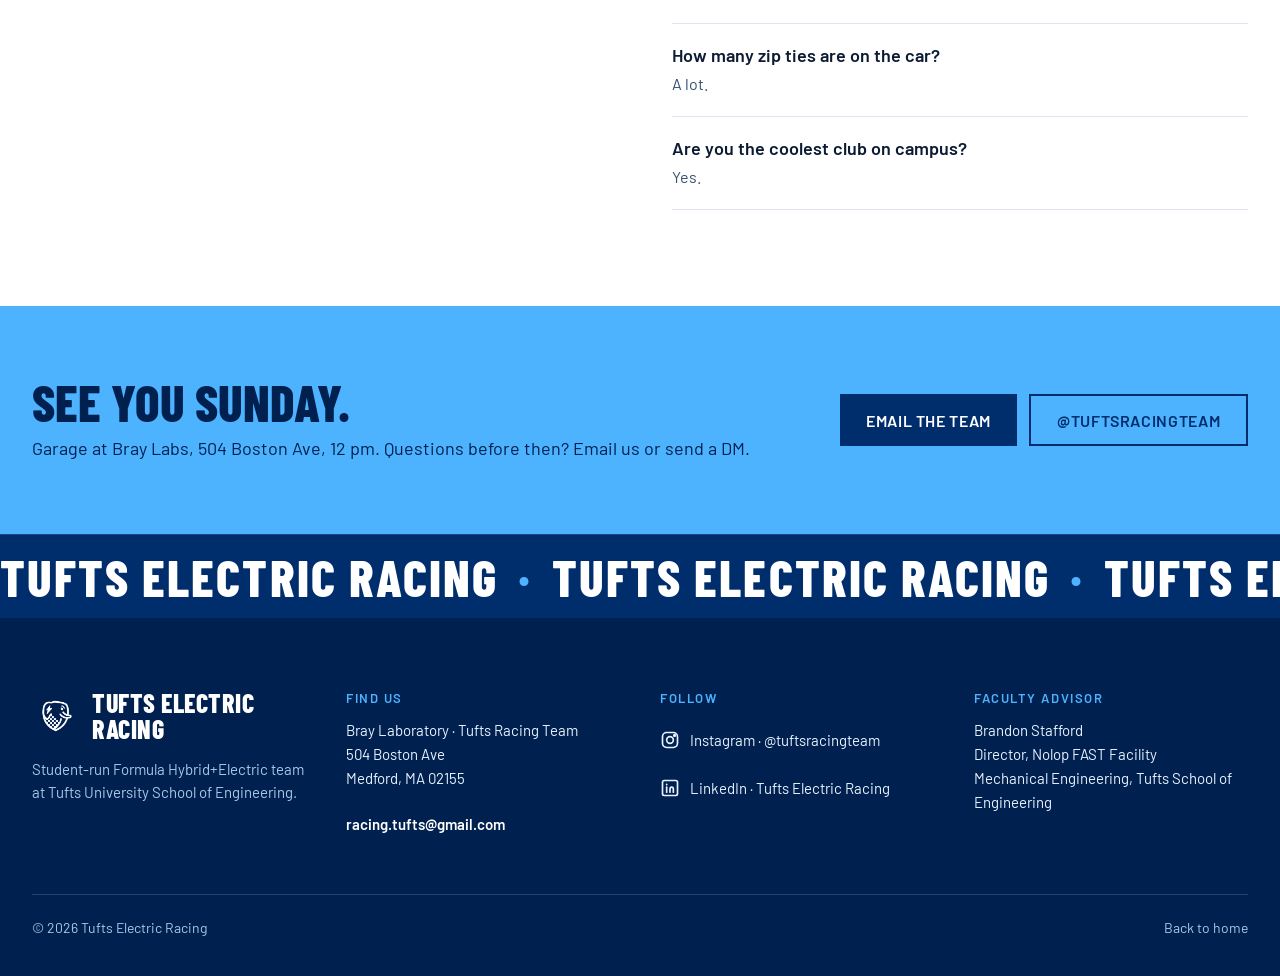
==== commit 90faa90f: "Add motion layer: scroll reveals, counters, partner marquee, TER27 scroll scene, overlay menu" ====
--- a/join.html
+++ b/join.html
@@ -1,5 +1,5 @@
 <!doctype html>
-<html lang="en">
+<html lang="en" class="no-js">
 <head>
 <meta charset="utf-8">
 <meta name="viewport" content="width=device-width, initial-scale=1">
@@ -20,258 +20,247 @@
 a.quiet:hover{text-decoration:underline}
 </style>
 <link rel="stylesheet" href="css/site.css">
+<script>document.documentElement.className = 'js';</script>
 </head>
 <body>
 <div style="font-family: Barlow, 'Helvetica Neue', Arial, sans-serif; color: #0B1B33; background: #F5F8FC; width: 100%; box-sizing: border-box; display: flex; flex-direction: column; -webkit-font-smoothing: antialiased">
-
-  <!-- NAV -->
-  <header class="site-header" style="background: #FFFFFF; border-bottom: 1px solid #DCE5F0">
-    <nav aria-label="Main" style="max-width: 1280px; margin: 0 auto; padding: 14px 32px; display: flex; align-items: center; gap: 24px; flex-wrap: wrap; box-sizing: border-box">
-      <a href="index.html" style="display: flex; align-items: center; gap: 12px; text-decoration: none; color: #0B1B33; min-height: 44px">
-        <img src="assets/ter-logo-navy.png" alt="Tufts Electric Racing" style="width: 44px; height: 44px; display: block">
-        <span style="font-family: 'Barlow Condensed', 'Arial Narrow', Impact, sans-serif; font-weight: 800; font-size: 26px; letter-spacing: 0.02em; text-transform: uppercase; line-height: 1">Tufts Electric Racing</span>
-      </a>
-      <button type="button" class="nav-toggle" aria-label="Open menu" aria-expanded="false" aria-controls="site-menu" style="width: 44px; height: 44px; align-items: center; justify-content: center; background: transparent; border: 1px solid #DCE5F0; color: #0B1B33; cursor: pointer; padding: 0; margin-left: auto">
-        <svg aria-hidden="true" width="22" height="22" viewBox="0 0 24 24" fill="none" stroke="currentColor" stroke-width="2.2" stroke-linecap="round"><path d="M4 7h16"></path><path d="M4 12h16"></path><path d="M4 17h16"></path></svg>
-      </button>
-      <div id="site-menu" class="nav-links" style="display: flex; align-items: center; gap: 28px; flex-wrap: wrap; margin-left: auto">
-        <a class="navlink" href="team.html" style="display: inline-flex; align-items: center; min-height: 44px; font-weight: 600; font-size: 15px; letter-spacing: 0.06em; text-transform: uppercase; color: #0B1B33; text-decoration: none">Team</a>
-        <a class="navlink" href="index.html#ter27" style="display: inline-flex; align-items: center; min-height: 44px; font-weight: 600; font-size: 15px; letter-spacing: 0.06em; text-transform: uppercase; color: #0B1B33; text-decoration: none">The car</a>
-        <a class="navlink" href="join.html" aria-current="page" style="display: inline-flex; align-items: center; min-height: 44px; font-weight: 600; font-size: 15px; letter-spacing: 0.06em; text-transform: uppercase; color: #024AB5; text-decoration: none; box-shadow: inset 0 -3px 0 #024AB5">Join</a>
-        <a class="navlink" href="sponsors.html" style="display: inline-flex; align-items: center; min-height: 44px; font-weight: 600; font-size: 15px; letter-spacing: 0.06em; text-transform: uppercase; color: #0B1B33; text-decoration: none">Sponsors</a>
-        <a class="navlink" href="#contact" style="display: inline-flex; align-items: center; min-height: 44px; font-weight: 600; font-size: 15px; letter-spacing: 0.06em; text-transform: uppercase; color: #0B1B33; text-decoration: none">Contact</a>
-        <a class="btn" href="sponsors.html" style="display: inline-flex; align-items: center; min-height: 44px; padding: 0 20px; background: #024AB5; color: #FFFFFF; font-weight: 600; font-size: 15px; letter-spacing: 0.04em; text-transform: uppercase; text-decoration: none">Sponsor the team</a>
-      </div>
-    </nav>
-  </header>
-
-  <!-- HERO -->
-  <section style="background: #002E6D; color: #FFFFFF; overflow: hidden">
-    <div style="max-width: 1280px; margin: 0 auto; padding: 80px 32px 0; box-sizing: border-box; display: grid; grid-template-columns: repeat(auto-fit, minmax(min(480px, 100%), 1fr)); gap: 48px; align-items: stretch">
-      <div style="display: flex; flex-direction: column; gap: 28px; padding-bottom: 80px; justify-content: center">
-        <span style="display: inline-flex; align-items: center; align-self: flex-start; padding: 7px 16px 7px 12px; background: #4DB3FF; color: #00214F; font-size: 13px; font-weight: 600; letter-spacing: 0.12em; text-transform: uppercase; clip-path: polygon(0 0, 100% 0, calc(100% - 9px) 100%, 0 100%)">Join the team · 2026–27</span>
-        <h1 style="margin: 0; font-family: 'Barlow Condensed', 'Arial Narrow', Impact, sans-serif; font-weight: 800; font-size: clamp(56px, 6.4vw, 100px); line-height: 0.92; text-transform: uppercase; text-wrap: balance">No experience necessary.</h1>
-        <p style="margin: 0; font-size: clamp(17px, 1.4vw, 20px); line-height: 1.5; color: #C2E2FF; max-width: 560px">Open to every Tufts undergraduate and graduate student, any major. You will learn CAD, machining, circuits, PCBs, budgets and outreach from people who learned it here a year ago.</p>
-        <div style="display: flex; gap: 16px; flex-wrap: wrap">
-          <a class="btn-sky" href="#" style="display: inline-flex; align-items: center; min-height: 52px; padding: 0 28px; background: #4DB3FF; color: #00214F; font-weight: 600; font-size: 16px; letter-spacing: 0.04em; text-transform: uppercase; text-decoration: none">Interest form [LINK]</a>
-          <a class="btn-ghost" href="#" style="display: inline-flex; align-items: center; min-height: 52px; padding: 0 28px; border: 2px solid rgba(255,255,255,0.6); color: #FFFFFF; font-weight: 600; font-size: 16px; letter-spacing: 0.04em; text-transform: uppercase; text-decoration: none; box-sizing: border-box">Join our Slack [LINK]</a>
-        </div>
-      </div>
-      <figure class="hero-figure" style="margin: 0; min-height: 440px; display: flex">
-        <img src="assets/team-blue-shirts.jpg" alt="Team members in front of the Bray Labs garage" style="width: 100%; min-height: 440px; object-fit: cover; display: block; clip-path: polygon(9% 0, 100% 0, 100% 100%, 0 100%)">
-      </figure>
-    </div>
-  </section>
-
-  <!-- HOW IT WORKS -->
-  <section aria-label="How to join" style="background: #FFFFFF">
-    <div style="max-width: 1280px; margin: 0 auto; padding: 96px 32px; box-sizing: border-box; display: flex; flex-direction: column; gap: 40px">
-      <div style="display: flex; flex-direction: column; gap: 14px; max-width: 720px">
-        <span style="display: inline-flex; align-items: center; align-self: flex-start; padding: 6px 14px 6px 12px; background: #024AB5; color: #FFFFFF; font-size: 12px; font-weight: 600; letter-spacing: 0.12em; text-transform: uppercase; clip-path: polygon(0 0, 100% 0, calc(100% - 8px) 100%, 0 100%)">How it works</span>
-        <h2 style="margin: 0; font-family: 'Barlow Condensed', 'Arial Narrow', Impact, sans-serif; font-weight: 800; font-size: clamp(40px, 4vw, 60px); line-height: 0.95; text-transform: uppercase; color: #002E6D">Three steps, no application</h2>
-      </div>
-      <ol style="margin: 0; padding: 0; list-style: none; display: grid; grid-template-columns: repeat(auto-fit, minmax(min(340px, 100%), 1fr)); gap: 24px">
-        <li style="background: #F5F8FC; border-top: 4px solid #002E6D; padding: 32px; display: flex; flex-direction: column; gap: 14px">
-          <span style="font-family: 'Barlow Condensed', 'Arial Narrow', Impact, sans-serif; font-weight: 800; font-size: 44px; line-height: 1; color: #4DB3FF">01</span>
-          <h3 style="margin: 0; font-family: 'Barlow Condensed', 'Arial Narrow', Impact, sans-serif; font-weight: 700; font-size: 30px; line-height: 1; text-transform: uppercase; color: #002E6D">Show up on a Sunday</h3>
-          <p style="margin: 0; font-size: 16px; line-height: 1.55; color: #36506F">All teams meet Sundays at 12 pm in the Garage at Bray Labs, 504 Boston Ave. Come to any one — there is nothing to sign up for first.</p>
-        </li>
-        <li style="background: #F5F8FC; border-top: 4px solid #024AB5; padding: 32px; display: flex; flex-direction: column; gap: 14px">
-          <span style="font-family: 'Barlow Condensed', 'Arial Narrow', Impact, sans-serif; font-weight: 800; font-size: 44px; line-height: 1; color: #4DB3FF">02</span>
-          <h3 style="margin: 0; font-family: 'Barlow Condensed', 'Arial Narrow', Impact, sans-serif; font-weight: 700; font-size: 30px; line-height: 1; text-transform: uppercase; color: #002E6D">Pick a project team</h3>
-          <p style="margin: 0; font-size: 16px; line-height: 1.55; color: #36506F">Each project team meets once during the week; times are set by When2Meet once teams form. Sit in on a few before you choose — switching later is normal.</p>
-        </li>
-        <li style="background: #F5F8FC; border-top: 4px solid #4DB3FF; padding: 32px; display: flex; flex-direction: column; gap: 14px">
-          <span style="font-family: 'Barlow Condensed', 'Arial Narrow', Impact, sans-serif; font-weight: 800; font-size: 44px; line-height: 1; color: #4DB3FF">03</span>
-          <h3 style="margin: 0; font-family: 'Barlow Condensed', 'Arial Narrow', Impact, sans-serif; font-weight: 700; font-size: 30px; line-height: 1; text-transform: uppercase; color: #002E6D">Build an RC car first</h3>
-          <p style="margin: 0; font-size: 16px; line-height: 1.55; color: #36506F">Optional for new members: a ten-week program in Nolop — CAD, motors, batteries, ESCs and control loops — ending in practice laps. Tuesdays at 7 pm or Wednesdays at noon.</p>
-        </li>
-      </ol>
-    </div>
-  </section>
-
-  <!-- SCHEDULE + WHAT YOU LEARN -->
-  <section aria-label="Schedule and skills" style="background: #F5F8FC; border-top: 1px solid #DCE5F0">
-    <div style="max-width: 1280px; margin: 0 auto; padding: 88px 32px; box-sizing: border-box; display: grid; grid-template-columns: repeat(auto-fit, minmax(min(480px, 100%), 1fr)); gap: 64px; align-items: start">
-      <div style="display: flex; flex-direction: column; gap: 24px">
-        <h2 style="margin: 0; font-family: 'Barlow Condensed', 'Arial Narrow', Impact, sans-serif; font-weight: 800; font-size: clamp(36px, 3.4vw, 48px); line-height: 0.95; text-transform: uppercase; color: #002E6D">Weekly schedule</h2>
-        <ul style="margin: 0; padding: 0; list-style: none; display: flex; flex-direction: column; border-top: 1px solid #DCE5F0">
-          <li style="padding: 20px 0; border-bottom: 1px solid #DCE5F0; display: grid; grid-template-columns: minmax(0, 150px) minmax(0, 1fr); gap: 16px; align-items: baseline">
-            <span style="font-family: 'Barlow Condensed', 'Arial Narrow', Impact, sans-serif; font-weight: 700; font-size: 26px; line-height: 1; text-transform: uppercase; color: #024AB5">Sun · 12 pm</span>
-            <span style="font-size: 16px; line-height: 1.5; color: #36506F"><strong style="color: #0B1B33; font-weight: 600">All-team meeting</strong> — Garage at Bray Labs. Everyone, every week.</span>
-          </li>
-          <li style="padding: 20px 0; border-bottom: 1px solid #DCE5F0; display: grid; grid-template-columns: minmax(0, 150px) minmax(0, 1fr); gap: 16px; align-items: baseline">
-            <span style="font-family: 'Barlow Condensed', 'Arial Narrow', Impact, sans-serif; font-weight: 700; font-size: 26px; line-height: 1; text-transform: uppercase; color: #024AB5">Weekdays</span>
-            <span style="font-size: 16px; line-height: 1.5; color: #36506F"><strong style="color: #0B1B33; font-weight: 600">Project team meetings</strong> — one per team, set each semester. [TIMES PER TEAM]</span>
-          </li>
-          <li style="padding: 20px 0; border-bottom: 1px solid #DCE5F0; display: grid; grid-template-columns: minmax(0, 150px) minmax(0, 1fr); gap: 16px; align-items: baseline">
-            <span style="font-family: 'Barlow Condensed', 'Arial Narrow', Impact, sans-serif; font-weight: 700; font-size: 26px; line-height: 1; text-transform: uppercase; color: #024AB5">Tue 7 pm · Wed 12 pm</span>
-            <span style="font-size: 16px; line-height: 1.5; color: #36506F"><strong style="color: #0B1B33; font-weight: 600">New Member RC program</strong> — Nolop makerspace. Pick either slot.</span>
-          </li>
-        </ul>
-        <p style="margin: 0; font-size: 15px; line-height: 1.5; color: #6B7C94">Announcements, room changes and the schedule live in Slack.</p>
-      </div>
-      <div style="display: flex; flex-direction: column; gap: 24px">
-        <h2 style="margin: 0; font-family: 'Barlow Condensed', 'Arial Narrow', Impact, sans-serif; font-weight: 800; font-size: clamp(36px, 3.4vw, 48px); line-height: 0.95; text-transform: uppercase; color: #002E6D">What you will learn</h2>
-        <div style="display: grid; grid-template-columns: repeat(auto-fit, minmax(min(220px, 100%), 1fr)); gap: 24px">
-          <div style="display: flex; flex-direction: column; gap: 10px">
-            <h3 style="margin: 0; font-size: 13px; font-weight: 600; letter-spacing: 0.12em; text-transform: uppercase; color: #024AB5">Electrical</h3>
-            <ul style="margin: 0; padding: 0; list-style: none; display: flex; flex-direction: column; gap: 8px; font-size: 16px; line-height: 1.45; color: #36506F">
-              <li>SPICE and PCB development</li>
-              <li>High-voltage systems and motor drives</li>
-              <li>Embedded code and lab testing</li>
-            </ul>
-          </div>
-          <div style="display: flex; flex-direction: column; gap: 10px">
-            <h3 style="margin: 0; font-size: 13px; font-weight: 600; letter-spacing: 0.12em; text-transform: uppercase; color: #024AB5">Mechanical</h3>
-            <ul style="margin: 0; padding: 0; list-style: none; display: flex; flex-direction: column; gap: 8px; font-size: 16px; line-height: 1.45; color: #36506F">
-              <li>CAD and CAM in industry software</li>
-              <li>Welding, machining, 3D printing</li>
-              <li>Composites, materials and R&amp;D</li>
-            </ul>
-          </div>
-          <div style="display: flex; flex-direction: column; gap: 10px">
-            <h3 style="margin: 0; font-size: 13px; font-weight: 600; letter-spacing: 0.12em; text-transform: uppercase; color: #024AB5">Business</h3>
-            <ul style="margin: 0; padding: 0; list-style: none; display: flex; flex-direction: column; gap: 8px; font-size: 16px; line-height: 1.45; color: #36506F">
-              <li>Project goals and budgets</li>
-              <li>Fundraising, outreach, networking</li>
-              <li>Communication and graphic design</li>
-            </ul>
-          </div>
-        </div>
-        <p style="margin: 0; font-size: 16px; line-height: 1.55; color: #36506F">Hands-on automotive experience for everyone — and you will be years ahead of your classes.</p>
-      </div>
-    </div>
-  </section>
-
-  <!-- PROJECT TEAMS -->
-  <section id="teams" aria-label="Project teams" style="background: #002E6D; color: #FFFFFF">
-    <div style="max-width: 1280px; margin: 0 auto; padding: 96px 32px; box-sizing: border-box; display: flex; flex-direction: column; gap: 40px">
-      <div style="display: flex; flex-direction: column; gap: 14px; max-width: 720px">
-        <span style="display: inline-flex; align-items: center; align-self: flex-start; padding: 6px 14px 6px 12px; background: #4DB3FF; color: #00214F; font-size: 12px; font-weight: 600; letter-spacing: 0.12em; text-transform: uppercase; clip-path: polygon(0 0, 100% 0, calc(100% - 8px) 100%, 0 100%)">Project teams</span>
-        <h2 style="margin: 0; font-family: 'Barlow Condensed', 'Arial Narrow', Impact, sans-serif; font-weight: 800; font-size: clamp(40px, 4vw, 60px); line-height: 0.95; text-transform: uppercase">Where you could end up</h2>
-        <p style="margin: 0; font-size: 18px; line-height: 1.55; color: #C2E2FF">Every team below is working on TER27, the new car. Most members sit on one project team; many wander between two.</p>
-      </div>
-      <div style="display: grid; grid-template-columns: repeat(auto-fit, minmax(min(340px, 100%), 1fr)); gap: 24px">
-        <div style="border: 1px solid rgba(255,255,255,0.18); padding: 32px; display: flex; flex-direction: column; gap: 18px">
-          <h3 style="margin: 0; font-family: 'Barlow Condensed', 'Arial Narrow', Impact, sans-serif; font-weight: 700; font-size: 32px; line-height: 1; text-transform: uppercase; color: #4DB3FF">Electrical</h3>
-          <dl style="margin: 0; display: flex; flex-direction: column; gap: 14px">
-            <div><dt style="font-weight: 600; font-size: 16px; color: #FFFFFF">Low Voltage</dt><dd style="margin: 2px 0 0; font-size: 15px; line-height: 1.5; color: #C2E2FF">Wiring harness and safety systems, power conversion, indicators and communication.</dd></div>
-            <div><dt style="font-weight: 600; font-size: 16px; color: #FFFFFF">Accumulator / High Voltage</dt><dd style="margin: 2px 0 0; font-size: 15px; line-height: 1.5; color: #C2E2FF">An all-new accumulator: battery cells plus the components that feed the drivetrain.</dd></div>
-            <div><dt style="font-weight: 600; font-size: 16px; color: #FFFFFF">BMS</dt><dd style="margin: 2px 0 0; font-size: 15px; line-height: 1.5; color: #C2E2FF">A custom battery management system that balances and monitors the pack.</dd></div>
-            <div><dt style="font-weight: 600; font-size: 16px; color: #FFFFFF">Sensors</dt><dd style="margin: 2px 0 0; font-size: 15px; line-height: 1.5; color: #C2E2FF">Hardware and software to collect and use vehicle data.</dd></div>
-          </dl>
-        </div>
-        <div style="border: 1px solid rgba(255,255,255,0.18); padding: 32px; display: flex; flex-direction: column; gap: 18px">
-          <h3 style="margin: 0; font-family: 'Barlow Condensed', 'Arial Narrow', Impact, sans-serif; font-weight: 700; font-size: 32px; line-height: 1; text-transform: uppercase; color: #4DB3FF">Mechanical</h3>
-          <dl style="margin: 0; display: flex; flex-direction: column; gap: 14px">
-            <div><dt style="font-weight: 600; font-size: 16px; color: #FFFFFF">Chassis</dt><dd style="margin: 2px 0 0; font-size: 15px; line-height: 1.5; color: #C2E2FF">The first frame built from scratch since 2019.</dd></div>
-            <div><dt style="font-weight: 600; font-size: 16px; color: #FFFFFF">Suspension &amp; Brakes</dt><dd style="margin: 2px 0 0; font-size: 15px; line-height: 1.5; color: #C2E2FF">Force analysis, control-arm jigs, steering, and a pedal box that stops the car without fighting the driver.</dd></div>
-            <div><dt style="font-weight: 600; font-size: 16px; color: #FFFFFF">Drivetrain</dt><dd style="margin: 2px 0 0; font-size: 15px; line-height: 1.5; color: #C2E2FF">Mounting the motor and the differential — how the car moves.</dd></div>
-            <div><dt style="font-weight: 600; font-size: 16px; color: #FFFFFF">Cooling &amp; Aero · Seat</dt><dd style="margin: 2px 0 0; font-size: 15px; line-height: 1.5; color: #C2E2FF">CFD for drag and downforce, molds by 3D printing and CNC, composite parts; a seat in sheet metal or carbon fiber.</dd></div>
-            <div><dt style="font-weight: 600; font-size: 16px; color: #FFFFFF">Accumulator enclosure &amp; cart</dt><dd style="margin: 2px 0 0; font-size: 15px; line-height: 1.5; color: #C2E2FF">The high-voltage enclosure and the steel cart that carries it, built around the safety rules.</dd></div>
-          </dl>
-        </div>
-        <div style="border: 1px solid rgba(255,255,255,0.18); padding: 32px; display: flex; flex-direction: column; gap: 18px">
-          <h3 style="margin: 0; font-family: 'Barlow Condensed', 'Arial Narrow', Impact, sans-serif; font-weight: 700; font-size: 32px; line-height: 1; text-transform: uppercase; color: #4DB3FF">Business Operations</h3>
-          <dl style="margin: 0; display: flex; flex-direction: column; gap: 14px">
-            <div><dt style="font-weight: 600; font-size: 16px; color: #FFFFFF">Sponsorships &amp; Outreach</dt><dd style="margin: 2px 0 0; font-size: 15px; line-height: 1.5; color: #C2E2FF">Sponsor relations, the handbook and resume book, the alumni newsletter.</dd></div>
-            <div><dt style="font-weight: 600; font-size: 16px; color: #FFFFFF">Budget &amp; Purchasing</dt><dd style="margin: 2px 0 0; font-size: 15px; line-height: 1.5; color: #C2E2FF">The annual budget, purchasing, and the paperwork with Tufts offices for big buys.</dd></div>
-            <div><dt style="font-weight: 600; font-size: 16px; color: #FFFFFF">Social Media &amp; Events</dt><dd style="margin: 2px 0 0; font-size: 15px; line-height: 1.5; color: #C2E2FF">Instagram and this website, merch and posters, the TER27 livery, team events.</dd></div>
-            <div><dt style="font-weight: 600; font-size: 16px; color: #FFFFFF">Logistics &amp; Compliance</dt><dd style="margin: 2px 0 0; font-size: 15px; line-height: 1.5; color: #C2E2FF">Getting the team to New Hampshire, and keeping car, equipment and workspace to Tufts and FSAE standards.</dd></div>
-          </dl>
-        </div>
-      </div>
-    </div>
-  </section>
-
-  <!-- FAQ -->
-  <section aria-label="Questions" style="background: #FFFFFF">
-    <div style="max-width: 1280px; margin: 0 auto; padding: 96px 32px; box-sizing: border-box; display: grid; grid-template-columns: repeat(auto-fit, minmax(min(380px, 100%), 1fr)); gap: 48px 64px; align-items: start">
-      <div style="display: flex; flex-direction: column; gap: 14px">
-        <span style="display: inline-flex; align-items: center; align-self: flex-start; padding: 6px 14px 6px 12px; background: #024AB5; color: #FFFFFF; font-size: 12px; font-weight: 600; letter-spacing: 0.12em; text-transform: uppercase; clip-path: polygon(0 0, 100% 0, calc(100% - 8px) 100%, 0 100%)">Questions</span>
-        <h2 style="margin: 0; font-family: 'Barlow Condensed', 'Arial Narrow', Impact, sans-serif; font-weight: 800; font-size: clamp(40px, 4vw, 60px); line-height: 0.95; text-transform: uppercase; color: #002E6D">Things people ask at the club fair</h2>
-      </div>
-      <dl style="margin: 0; display: flex; flex-direction: column; border-top: 1px solid #DCE5F0">
-        <div style="padding: 20px 0; border-bottom: 1px solid #DCE5F0; display: flex; flex-direction: column; gap: 6px">
-          <dt style="font-weight: 600; font-size: 18px; color: #0B1B33">Do you actually build a car?</dt>
-          <dd style="margin: 0; font-size: 16px; line-height: 1.5; color: #36506F">Yes.</dd>
-        </div>
-        <div style="padding: 20px 0; border-bottom: 1px solid #DCE5F0; display: flex; flex-direction: column; gap: 6px">
-          <dt style="font-weight: 600; font-size: 18px; color: #0B1B33">I have absolutely no experience. Is that a problem?</dt>
-          <dd style="margin: 0; font-size: 16px; line-height: 1.5; color: #36506F">No. Most of us started here with none. We teach CAD, circuits and fabrication from zero, and the RC car program exists for exactly this.</dd>
-        </div>
-        <div style="padding: 20px 0; border-bottom: 1px solid #DCE5F0; display: flex; flex-direction: column; gap: 6px">
-          <dt style="font-weight: 600; font-size: 18px; color: #0B1B33">Can non-engineers join?</dt>
-          <dd style="margin: 0; font-size: 16px; line-height: 1.5; color: #36506F">Yes. Business Operations runs sponsorships, budget, media and logistics, and there is art and design work — merch, posters, the car's livery.</dd>
-        </div>
-        <div style="padding: 20px 0; border-bottom: 1px solid #DCE5F0; display: flex; flex-direction: column; gap: 6px">
-          <dt style="font-weight: 600; font-size: 18px; color: #0B1B33">Who drives the car at competition?</dt>
-          <dd style="margin: 0; font-size: 16px; line-height: 1.5; color: #36506F">Usually the most senior, most committed members.</dd>
-        </div>
-        <div style="padding: 20px 0; border-bottom: 1px solid #DCE5F0; display: flex; flex-direction: column; gap: 6px">
-          <dt style="font-weight: 600; font-size: 18px; color: #0B1B33">How many zip ties are on the car?</dt>
-          <dd style="margin: 0; font-size: 16px; line-height: 1.5; color: #36506F">A lot.</dd>
-        </div>
-        <div style="padding: 20px 0; border-bottom: 1px solid #DCE5F0; display: flex; flex-direction: column; gap: 6px">
-          <dt style="font-weight: 600; font-size: 18px; color: #0B1B33">Are you the coolest club on campus?</dt>
-          <dd style="margin: 0; font-size: 16px; line-height: 1.5; color: #36506F">Yes.</dd>
-        </div>
-      </dl>
-    </div>
-  </section>
-
-  <!-- CTA -->
-  <section aria-label="Get in touch" style="background: #4DB3FF; color: #00214F">
-    <div style="max-width: 1280px; margin: 0 auto; padding: 72px 32px; box-sizing: border-box; display: flex; flex-wrap: wrap; gap: 24px 48px; align-items: center; justify-content: space-between">
-      <div style="display: flex; flex-direction: column; gap: 8px; flex: 1 1 420px">
-        <h2 style="margin: 0; font-family: 'Barlow Condensed', 'Arial Narrow', Impact, sans-serif; font-weight: 800; font-size: clamp(40px, 4vw, 60px); line-height: 0.95; text-transform: uppercase">See you Sunday.</h2>
-        <p style="margin: 0; font-size: 18px; line-height: 1.5">Garage at Bray Labs, 504 Boston Ave, 12 pm. Questions before then? Email us or send a DM.</p>
-      </div>
-      <div style="display: flex; gap: 12px; flex-wrap: wrap">
-        <a class="btn" href="mailto:racing.tufts@gmail.com" style="display: inline-flex; align-items: center; min-height: 52px; padding: 0 26px; background: #002E6D; color: #FFFFFF; font-weight: 600; font-size: 16px; letter-spacing: 0.04em; text-transform: uppercase; text-decoration: none">Email the team</a>
-        <a class="btn-outline" href="https://www.instagram.com/tuftsracingteam/" style="display: inline-flex; align-items: center; min-height: 52px; padding: 0 26px; border: 2px solid #002E6D; color: #002E6D; font-weight: 600; font-size: 16px; letter-spacing: 0.04em; text-transform: uppercase; text-decoration: none; box-sizing: border-box">@tuftsracingteam</a>
-      </div>
-    </div>
-  </section>
-
-  <!-- FOOTER -->
-  <footer id="contact" style="background: #00214F; color: #FFFFFF">
-    <div style="max-width: 1280px; margin: 0 auto; padding: 72px 32px 40px; box-sizing: border-box; display: flex; flex-direction: column; gap: 48px">
-      <div style="display: grid; grid-template-columns: repeat(auto-fit, minmax(min(240px, 100%), 1fr)); gap: 40px">
-        <div style="display: flex; flex-direction: column; gap: 16px">
-          <div style="display: flex; align-items: center; gap: 12px">
-            <img src="assets/ter-logo.png" alt="" style="width: 48px; height: 48px; display: block">
-            <span style="font-family: 'Barlow Condensed', 'Arial Narrow', Impact, sans-serif; font-weight: 800; font-size: 26px; letter-spacing: 0.02em; text-transform: uppercase; line-height: 1">Tufts Electric Racing</span>
-          </div>
-          <p style="margin: 0; font-size: 15px; line-height: 1.55; color: #A9C8E8">Student-run Formula Hybrid+Electric team at Tufts University School of Engineering.</p>
-        </div>
-        <div style="display: flex; flex-direction: column; gap: 12px">
-          <h3 style="margin: 0; font-size: 13px; font-weight: 600; letter-spacing: 0.12em; text-transform: uppercase; color: #4DB3FF">Find us</h3>
-          <p style="margin: 0; font-size: 15px; line-height: 1.6; color: #E8F2FF">Bray Laboratory · Tufts Racing Team<br>504 Boston Ave<br>Medford, MA 02155</p>
-          <a class="quiet" href="mailto:racing.tufts@gmail.com" style="color: #FFFFFF; font-size: 15px; font-weight: 600; text-decoration: none; display: inline-flex; align-items: center; min-height: 44px">racing.tufts@gmail.com</a>
-        </div>
-        <div style="display: flex; flex-direction: column; gap: 12px">
-          <h3 style="margin: 0; font-size: 13px; font-weight: 600; letter-spacing: 0.12em; text-transform: uppercase; color: #4DB3FF">Follow</h3>
-          <ul style="margin: 0; padding: 0; list-style: none; display: flex; flex-direction: column; gap: 4px">
-            <li><a class="quiet" href="https://www.instagram.com/tuftsracingteam/" style="color: #E8F2FF; font-size: 15px; text-decoration: none; display: inline-flex; align-items: center; gap: 10px; min-height: 44px">
-              <svg aria-hidden="true" width="20" height="20" viewBox="0 0 24 24" fill="none" stroke="currentColor" stroke-width="2" stroke-linecap="round" stroke-linejoin="round"><rect x="3" y="3" width="18" height="18" rx="5"></rect><circle cx="12" cy="12" r="4"></circle><circle cx="17.5" cy="6.5" r="1" fill="currentColor"></circle></svg>Instagram · @tuftsracingteam</a></li>
-            <li><a class="quiet" href="https://www.linkedin.com/company/tufts-electric-racing/" style="color: #E8F2FF; font-size: 15px; text-decoration: none; display: inline-flex; align-items: center; gap: 10px; min-height: 44px">
-              <svg aria-hidden="true" width="20" height="20" viewBox="0 0 24 24" fill="none" stroke="currentColor" stroke-width="2" stroke-linecap="round" stroke-linejoin="round"><rect x="3" y="3" width="18" height="18" rx="2"></rect><path d="M8 11v6"></path><path d="M8 7.5v.5"></path><path d="M12 17v-4a2 2 0 0 1 4 0v4"></path></svg>LinkedIn · Tufts Electric Racing</a></li>
-          </ul>
-        </div>
-        <div style="display: flex; flex-direction: column; gap: 12px">
-          <h3 style="margin: 0; font-size: 13px; font-weight: 600; letter-spacing: 0.12em; text-transform: uppercase; color: #4DB3FF">Faculty advisor</h3>
-          <p style="margin: 0; font-size: 15px; line-height: 1.6; color: #E8F2FF">Brandon Stafford<br>Director, Nolop FAST Facility<br>Mechanical Engineering, Tufts School of Engineering</p>
-        </div>
-      </div>
-      <div style="border-top: 1px solid rgba(255,255,255,0.15); padding-top: 24px; display: flex; flex-wrap: wrap; gap: 12px 32px; justify-content: space-between; font-size: 14px; color: #A9C8E8">
-        <span>© 2026 Tufts Electric Racing</span>
-        <a class="quiet" href="index.html" style="color: #A9C8E8; text-decoration: none">Back to home</a>
-      </div>
-    </div>
-  </footer>
-
+<!-- NAV -->
+<header class="site-header" style="background: #FFFFFF; border-bottom: 1px solid #DCE5F0">
+<nav aria-label="Main" style="max-width: 1280px; margin: 0 auto; padding: 14px 32px; display: flex; align-items: center; gap: 24px; flex-wrap: wrap; box-sizing: border-box">
+<a href="index.html" style="display: flex; align-items: center; gap: 12px; text-decoration: none; color: #0B1B33; min-height: 44px">
+<img alt="Tufts Electric Racing" src="assets/ter-logo-navy.png" style="width: 44px; height: 44px; display: block"/>
+<span style="font-family: 'Barlow Condensed', 'Arial Narrow', Impact, sans-serif; font-weight: 800; font-size: 26px; letter-spacing: 0.02em; text-transform: uppercase; line-height: 1">Tufts Electric Racing</span>
+</a>
+<button aria-controls="site-menu" aria-expanded="false" aria-label="Open menu" class="nav-toggle" style="width: 44px; height: 44px; align-items: center; justify-content: center; background: transparent; border: 1px solid #DCE5F0; color: #0B1B33; cursor: pointer; padding: 0; margin-left: auto" type="button"><svg aria-hidden="true" fill="none" height="22" stroke="currentColor" stroke-linecap="round" stroke-width="2.2" viewbox="0 0 24 24" width="22"><path d="M4 7h16"></path><path d="M4 12h16"></path><path d="M4 17h16"></path></svg></button><div class="nav-links" id="site-menu" style="display: flex; align-items: center; gap: 28px; flex-wrap: wrap; margin-left: auto">
+<a class="navlink" href="team.html" style="display: inline-flex; align-items: center; min-height: 44px; font-weight: 600; font-size: 15px; letter-spacing: 0.06em; text-transform: uppercase; color: #0B1B33; text-decoration: none; --i: 0">Team</a>
+<a class="navlink" href="index.html#ter27" style="display: inline-flex; align-items: center; min-height: 44px; font-weight: 600; font-size: 15px; letter-spacing: 0.06em; text-transform: uppercase; color: #0B1B33; text-decoration: none; --i: 1">The car</a>
+<a aria-current="page" class="navlink" href="join.html" style="display: inline-flex; align-items: center; min-height: 44px; font-weight: 600; font-size: 15px; letter-spacing: 0.06em; text-transform: uppercase; color: #024AB5; text-decoration: none; box-shadow: inset 0 -3px 0 #024AB5; --i: 2">Join</a>
+<a class="navlink" href="sponsors.html" style="display: inline-flex; align-items: center; min-height: 44px; font-weight: 600; font-size: 15px; letter-spacing: 0.06em; text-transform: uppercase; color: #0B1B33; text-decoration: none; --i: 3">Sponsors</a>
+<a class="navlink" href="#contact" style="display: inline-flex; align-items: center; min-height: 44px; font-weight: 600; font-size: 15px; letter-spacing: 0.06em; text-transform: uppercase; color: #0B1B33; text-decoration: none; --i: 4">Contact</a>
+<a class="btn" href="sponsors.html" style="display: inline-flex; align-items: center; min-height: 44px; padding: 0 20px; background: #024AB5; color: #FFFFFF; font-weight: 600; font-size: 15px; letter-spacing: 0.04em; text-transform: uppercase; text-decoration: none; --i: 5">Sponsor the team</a>
+</div>
+</nav>
+</header>
+<!-- HERO -->
+<section class="hero" style="background: #002E6D; color: #FFFFFF; overflow: hidden">
+<div style="max-width: 1280px; margin: 0 auto; padding: 80px 32px 0; box-sizing: border-box; display: grid; grid-template-columns: repeat(auto-fit, minmax(min(480px, 100%), 1fr)); gap: 48px; align-items: stretch">
+<div style="display: flex; flex-direction: column; gap: 28px; padding-bottom: 80px; justify-content: center">
+<span class="reveal" data-d="0" style="display: inline-flex; align-items: center; align-self: flex-start; padding: 7px 16px 7px 12px; background: #4DB3FF; color: #00214F; font-size: 13px; font-weight: 600; letter-spacing: 0.12em; text-transform: uppercase; clip-path: polygon(0 0, 100% 0, calc(100% - 9px) 100%, 0 100%)">Join the team · 2026–27</span>
+<h1 class="reveal" data-d="110" style="margin: 0; font-family: 'Barlow Condensed', 'Arial Narrow', Impact, sans-serif; font-weight: 800; font-size: clamp(56px, 6.4vw, 100px); line-height: 0.92; text-transform: uppercase; text-wrap: balance">No experience necessary.</h1>
+<p class="reveal" data-d="220" style="margin: 0; font-size: clamp(17px, 1.4vw, 20px); line-height: 1.5; color: #C2E2FF; max-width: 560px">Open to every Tufts undergraduate and graduate student, any major. You will learn CAD, machining, circuits, PCBs, budgets and outreach from people who learned it here a year ago.</p>
+<div class="reveal" data-d="330" style="display: flex; gap: 16px; flex-wrap: wrap">
+<a class="btn-sky" href="#" style="display: inline-flex; align-items: center; min-height: 52px; padding: 0 28px; background: #4DB3FF; color: #00214F; font-weight: 600; font-size: 16px; letter-spacing: 0.04em; text-transform: uppercase; text-decoration: none">Interest form [LINK]</a>
+<a class="btn-ghost" href="#" style="display: inline-flex; align-items: center; min-height: 52px; padding: 0 28px; border: 2px solid rgba(255,255,255,0.6); color: #FFFFFF; font-weight: 600; font-size: 16px; letter-spacing: 0.04em; text-transform: uppercase; text-decoration: none; box-sizing: border-box">Join our Slack [LINK]</a>
+</div>
+</div>
+<figure class="hero-figure reveal" data-d="440" style="margin: 0; min-height: 440px; display: flex">
+<img alt="Team members in front of the Bray Labs garage" src="assets/team-blue-shirts.jpg" style="width: 100%; min-height: 440px; object-fit: cover; display: block; clip-path: polygon(9% 0, 100% 0, 100% 100%, 0 100%)"/>
+</figure>
+</div>
+</section>
+<!-- HOW IT WORKS -->
+<section aria-label="How to join" style="background: #FFFFFF">
+<div style="max-width: 1280px; margin: 0 auto; padding: 96px 32px; box-sizing: border-box; display: flex; flex-direction: column; gap: 40px">
+<div class="reveal" data-d="0" style="display: flex; flex-direction: column; gap: 14px; max-width: 720px">
+<span style="display: inline-flex; align-items: center; align-self: flex-start; padding: 6px 14px 6px 12px; background: #024AB5; color: #FFFFFF; font-size: 12px; font-weight: 600; letter-spacing: 0.12em; text-transform: uppercase; clip-path: polygon(0 0, 100% 0, calc(100% - 8px) 100%, 0 100%)">How it works</span>
+<h2 style="margin: 0; font-family: 'Barlow Condensed', 'Arial Narrow', Impact, sans-serif; font-weight: 800; font-size: clamp(40px, 4vw, 60px); line-height: 0.95; text-transform: uppercase; color: #002E6D">Three steps, no application</h2>
+</div>
+<ol style="margin: 0; padding: 0; list-style: none; display: grid; grid-template-columns: repeat(auto-fit, minmax(min(340px, 100%), 1fr)); gap: 24px">
+<li class="reveal" data-d="0" style="background: #F5F8FC; border-top: 4px solid #002E6D; padding: 32px; display: flex; flex-direction: column; gap: 14px">
+<span style="font-family: 'Barlow Condensed', 'Arial Narrow', Impact, sans-serif; font-weight: 800; font-size: 44px; line-height: 1; color: #4DB3FF">01</span>
+<h3 style="margin: 0; font-family: 'Barlow Condensed', 'Arial Narrow', Impact, sans-serif; font-weight: 700; font-size: 30px; line-height: 1; text-transform: uppercase; color: #002E6D">Show up on a Sunday</h3>
+<p style="margin: 0; font-size: 16px; line-height: 1.55; color: #36506F">All teams meet Sundays at 12 pm in the Garage at Bray Labs, 504 Boston Ave. Come to any one — there is nothing to sign up for first.</p>
+</li>
+<li class="reveal" data-d="90" style="background: #F5F8FC; border-top: 4px solid #024AB5; padding: 32px; display: flex; flex-direction: column; gap: 14px">
+<span style="font-family: 'Barlow Condensed', 'Arial Narrow', Impact, sans-serif; font-weight: 800; font-size: 44px; line-height: 1; color: #4DB3FF">02</span>
+<h3 style="margin: 0; font-family: 'Barlow Condensed', 'Arial Narrow', Impact, sans-serif; font-weight: 700; font-size: 30px; line-height: 1; text-transform: uppercase; color: #002E6D">Pick a project team</h3>
+<p style="margin: 0; font-size: 16px; line-height: 1.55; color: #36506F">Each project team meets once during the week; times are set by When2Meet once teams form. Sit in on a few before you choose — switching later is normal.</p>
+</li>
+<li class="reveal" data-d="180" style="background: #F5F8FC; border-top: 4px solid #4DB3FF; padding: 32px; display: flex; flex-direction: column; gap: 14px">
+<span style="font-family: 'Barlow Condensed', 'Arial Narrow', Impact, sans-serif; font-weight: 800; font-size: 44px; line-height: 1; color: #4DB3FF">03</span>
+<h3 style="margin: 0; font-family: 'Barlow Condensed', 'Arial Narrow', Impact, sans-serif; font-weight: 700; font-size: 30px; line-height: 1; text-transform: uppercase; color: #002E6D">Build an RC car first</h3>
+<p style="margin: 0; font-size: 16px; line-height: 1.55; color: #36506F">Optional for new members: a ten-week program in Nolop — CAD, motors, batteries, ESCs and control loops — ending in practice laps. Tuesdays at 7 pm or Wednesdays at noon.</p>
+</li>
+</ol>
+</div>
+</section>
+<!-- SCHEDULE + WHAT YOU LEARN -->
+<section aria-label="Schedule and skills" style="background: #F5F8FC; border-top: 1px solid #DCE5F0">
+<div style="max-width: 1280px; margin: 0 auto; padding: 88px 32px; box-sizing: border-box; display: grid; grid-template-columns: repeat(auto-fit, minmax(min(480px, 100%), 1fr)); gap: 64px; align-items: start">
+<div class="reveal" data-d="0" style="display: flex; flex-direction: column; gap: 24px">
+<h2 style="margin: 0; font-family: 'Barlow Condensed', 'Arial Narrow', Impact, sans-serif; font-weight: 800; font-size: clamp(36px, 3.4vw, 48px); line-height: 0.95; text-transform: uppercase; color: #002E6D">Weekly schedule</h2>
+<ul style="margin: 0; padding: 0; list-style: none; display: flex; flex-direction: column; border-top: 1px solid #DCE5F0">
+<li style="padding: 20px 0; border-bottom: 1px solid #DCE5F0; display: grid; grid-template-columns: minmax(0, 150px) minmax(0, 1fr); gap: 16px; align-items: baseline">
+<span style="font-family: 'Barlow Condensed', 'Arial Narrow', Impact, sans-serif; font-weight: 700; font-size: 26px; line-height: 1; text-transform: uppercase; color: #024AB5">Sun · 12 pm</span>
+<span style="font-size: 16px; line-height: 1.5; color: #36506F"><strong style="color: #0B1B33; font-weight: 600">All-team meeting</strong> — Garage at Bray Labs. Everyone, every week.</span>
+</li>
+<li style="padding: 20px 0; border-bottom: 1px solid #DCE5F0; display: grid; grid-template-columns: minmax(0, 150px) minmax(0, 1fr); gap: 16px; align-items: baseline">
+<span style="font-family: 'Barlow Condensed', 'Arial Narrow', Impact, sans-serif; font-weight: 700; font-size: 26px; line-height: 1; text-transform: uppercase; color: #024AB5">Weekdays</span>
+<span style="font-size: 16px; line-height: 1.5; color: #36506F"><strong style="color: #0B1B33; font-weight: 600">Project team meetings</strong> — one per team, set each semester. [TIMES PER TEAM]</span>
+</li>
+<li style="padding: 20px 0; border-bottom: 1px solid #DCE5F0; display: grid; grid-template-columns: minmax(0, 150px) minmax(0, 1fr); gap: 16px; align-items: baseline">
+<span style="font-family: 'Barlow Condensed', 'Arial Narrow', Impact, sans-serif; font-weight: 700; font-size: 26px; line-height: 1; text-transform: uppercase; color: #024AB5">Tue 7 pm · Wed 12 pm</span>
+<span style="font-size: 16px; line-height: 1.5; color: #36506F"><strong style="color: #0B1B33; font-weight: 600">New Member RC program</strong> — Nolop makerspace. Pick either slot.</span>
+</li>
+</ul>
+<p style="margin: 0; font-size: 15px; line-height: 1.5; color: #6B7C94">Announcements, room changes and the schedule live in Slack.</p>
+</div>
+<div class="reveal" data-d="80" style="display: flex; flex-direction: column; gap: 24px">
+<h2 style="margin: 0; font-family: 'Barlow Condensed', 'Arial Narrow', Impact, sans-serif; font-weight: 800; font-size: clamp(36px, 3.4vw, 48px); line-height: 0.95; text-transform: uppercase; color: #002E6D">What you will learn</h2>
+<div style="display: grid; grid-template-columns: repeat(auto-fit, minmax(min(220px, 100%), 1fr)); gap: 24px">
+<div style="display: flex; flex-direction: column; gap: 10px">
+<h3 style="margin: 0; font-size: 13px; font-weight: 600; letter-spacing: 0.12em; text-transform: uppercase; color: #024AB5">Electrical</h3>
+<ul style="margin: 0; padding: 0; list-style: none; display: flex; flex-direction: column; gap: 8px; font-size: 16px; line-height: 1.45; color: #36506F">
+<li>SPICE and PCB development</li>
+<li>High-voltage systems and motor drives</li>
+<li>Embedded code and lab testing</li>
+</ul>
+</div>
+<div style="display: flex; flex-direction: column; gap: 10px">
+<h3 style="margin: 0; font-size: 13px; font-weight: 600; letter-spacing: 0.12em; text-transform: uppercase; color: #024AB5">Mechanical</h3>
+<ul style="margin: 0; padding: 0; list-style: none; display: flex; flex-direction: column; gap: 8px; font-size: 16px; line-height: 1.45; color: #36506F">
+<li>CAD and CAM in industry software</li>
+<li>Welding, machining, 3D printing</li>
+<li>Composites, materials and R&amp;D</li>
+</ul>
+</div>
+<div style="display: flex; flex-direction: column; gap: 10px">
+<h3 style="margin: 0; font-size: 13px; font-weight: 600; letter-spacing: 0.12em; text-transform: uppercase; color: #024AB5">Business</h3>
+<ul style="margin: 0; padding: 0; list-style: none; display: flex; flex-direction: column; gap: 8px; font-size: 16px; line-height: 1.45; color: #36506F">
+<li>Project goals and budgets</li>
+<li>Fundraising, outreach, networking</li>
+<li>Communication and graphic design</li>
+</ul>
+</div>
+</div>
+<p style="margin: 0; font-size: 16px; line-height: 1.55; color: #36506F">Hands-on automotive experience for everyone — and you will be years ahead of your classes.</p>
+</div>
+</div>
+</section>
+<!-- PROJECT TEAMS -->
+<section aria-label="Project teams" id="teams" style="background: #002E6D; color: #FFFFFF">
+<div style="max-width: 1280px; margin: 0 auto; padding: 96px 32px; box-sizing: border-box; display: flex; flex-direction: column; gap: 40px">
+<div class="reveal" data-d="0" style="display: flex; flex-direction: column; gap: 14px; max-width: 720px">
+<span style="display: inline-flex; align-items: center; align-self: flex-start; padding: 6px 14px 6px 12px; background: #4DB3FF; color: #00214F; font-size: 12px; font-weight: 600; letter-spacing: 0.12em; text-transform: uppercase; clip-path: polygon(0 0, 100% 0, calc(100% - 8px) 100%, 0 100%)">Project teams</span>
+<h2 style="margin: 0; font-family: 'Barlow Condensed', 'Arial Narrow', Impact, sans-serif; font-weight: 800; font-size: clamp(40px, 4vw, 60px); line-height: 0.95; text-transform: uppercase">Where you could end up</h2>
+<p style="margin: 0; font-size: 18px; line-height: 1.55; color: #C2E2FF">Every team below is working on TER27, the new car. Most members sit on one project team; many wander between two.</p>
+</div>
+<div style="display: grid; grid-template-columns: repeat(auto-fit, minmax(min(340px, 100%), 1fr)); gap: 24px">
+<div class="reveal" data-d="0" style="border: 1px solid rgba(255,255,255,0.18); padding: 32px; display: flex; flex-direction: column; gap: 18px">
+<h3 style="margin: 0; font-family: 'Barlow Condensed', 'Arial Narrow', Impact, sans-serif; font-weight: 700; font-size: 32px; line-height: 1; text-transform: uppercase; color: #4DB3FF">Electrical</h3>
+<dl style="margin: 0; display: flex; flex-direction: column; gap: 14px">
+<div><dt style="font-weight: 600; font-size: 16px; color: #FFFFFF">Low Voltage</dt><dd style="margin: 2px 0 0; font-size: 15px; line-height: 1.5; color: #C2E2FF">Wiring harness and safety systems, power conversion, indicators and communication.</dd></div>
+<div><dt style="font-weight: 600; font-size: 16px; color: #FFFFFF">Accumulator / High Voltage</dt><dd style="margin: 2px 0 0; font-size: 15px; line-height: 1.5; color: #C2E2FF">An all-new accumulator: battery cells plus the components that feed the drivetrain.</dd></div>
+<div><dt style="font-weight: 600; font-size: 16px; color: #FFFFFF">BMS</dt><dd style="margin: 2px 0 0; font-size: 15px; line-height: 1.5; color: #C2E2FF">A custom battery management system that balances and monitors the pack.</dd></div>
+<div><dt style="font-weight: 600; font-size: 16px; color: #FFFFFF">Sensors</dt><dd style="margin: 2px 0 0; font-size: 15px; line-height: 1.5; color: #C2E2FF">Hardware and software to collect and use vehicle data.</dd></div>
+</dl>
+</div>
+<div class="reveal" data-d="90" style="border: 1px solid rgba(255,255,255,0.18); padding: 32px; display: flex; flex-direction: column; gap: 18px">
+<h3 style="margin: 0; font-family: 'Barlow Condensed', 'Arial Narrow', Impact, sans-serif; font-weight: 700; font-size: 32px; line-height: 1; text-transform: uppercase; color: #4DB3FF">Mechanical</h3>
+<dl style="margin: 0; display: flex; flex-direction: column; gap: 14px">
+<div><dt style="font-weight: 600; font-size: 16px; color: #FFFFFF">Chassis</dt><dd style="margin: 2px 0 0; font-size: 15px; line-height: 1.5; color: #C2E2FF">The first frame built from scratch since 2019.</dd></div>
+<div><dt style="font-weight: 600; font-size: 16px; color: #FFFFFF">Suspension &amp; Brakes</dt><dd style="margin: 2px 0 0; font-size: 15px; line-height: 1.5; color: #C2E2FF">Force analysis, control-arm jigs, steering, and a pedal box that stops the car without fighting the driver.</dd></div>
+<div><dt style="font-weight: 600; font-size: 16px; color: #FFFFFF">Drivetrain</dt><dd style="margin: 2px 0 0; font-size: 15px; line-height: 1.5; color: #C2E2FF">Mounting the motor and the differential — how the car moves.</dd></div>
+<div><dt style="font-weight: 600; font-size: 16px; color: #FFFFFF">Cooling &amp; Aero · Seat</dt><dd style="margin: 2px 0 0; font-size: 15px; line-height: 1.5; color: #C2E2FF">CFD for drag and downforce, molds by 3D printing and CNC, composite parts; a seat in sheet metal or carbon fiber.</dd></div>
+<div><dt style="font-weight: 600; font-size: 16px; color: #FFFFFF">Accumulator enclosure &amp; cart</dt><dd style="margin: 2px 0 0; font-size: 15px; line-height: 1.5; color: #C2E2FF">The high-voltage enclosure and the steel cart that carries it, built around the safety rules.</dd></div>
+</dl>
+</div>
+<div class="reveal" data-d="180" style="border: 1px solid rgba(255,255,255,0.18); padding: 32px; display: flex; flex-direction: column; gap: 18px">
+<h3 style="margin: 0; font-family: 'Barlow Condensed', 'Arial Narrow', Impact, sans-serif; font-weight: 700; font-size: 32px; line-height: 1; text-transform: uppercase; color: #4DB3FF">Business Operations</h3>
+<dl style="margin: 0; display: flex; flex-direction: column; gap: 14px">
+<div><dt style="font-weight: 600; font-size: 16px; color: #FFFFFF">Sponsorships &amp; Outreach</dt><dd style="margin: 2px 0 0; font-size: 15px; line-height: 1.5; color: #C2E2FF">Sponsor relations, the handbook and resume book, the alumni newsletter.</dd></div>
+<div><dt style="font-weight: 600; font-size: 16px; color: #FFFFFF">Budget &amp; Purchasing</dt><dd style="margin: 2px 0 0; font-size: 15px; line-height: 1.5; color: #C2E2FF">The annual budget, purchasing, and the paperwork with Tufts offices for big buys.</dd></div>
+<div><dt style="font-weight: 600; font-size: 16px; color: #FFFFFF">Social Media &amp; Events</dt><dd style="margin: 2px 0 0; font-size: 15px; line-height: 1.5; color: #C2E2FF">Instagram and this website, merch and posters, the TER27 livery, team events.</dd></div>
+<div><dt style="font-weight: 600; font-size: 16px; color: #FFFFFF">Logistics &amp; Compliance</dt><dd style="margin: 2px 0 0; font-size: 15px; line-height: 1.5; color: #C2E2FF">Getting the team to New Hampshire, and keeping car, equipment and workspace to Tufts and FSAE standards.</dd></div>
+</dl>
+</div>
+</div>
+</div>
+</section>
+<!-- FAQ -->
+<section aria-label="Questions" style="background: #FFFFFF">
+<div style="max-width: 1280px; margin: 0 auto; padding: 96px 32px; box-sizing: border-box; display: grid; grid-template-columns: repeat(auto-fit, minmax(min(380px, 100%), 1fr)); gap: 48px 64px; align-items: start">
+<div class="reveal" data-d="0" style="display: flex; flex-direction: column; gap: 14px">
+<span style="display: inline-flex; align-items: center; align-self: flex-start; padding: 6px 14px 6px 12px; background: #024AB5; color: #FFFFFF; font-size: 12px; font-weight: 600; letter-spacing: 0.12em; text-transform: uppercase; clip-path: polygon(0 0, 100% 0, calc(100% - 8px) 100%, 0 100%)">Questions</span>
+<h2 style="margin: 0; font-family: 'Barlow Condensed', 'Arial Narrow', Impact, sans-serif; font-weight: 800; font-size: clamp(40px, 4vw, 60px); line-height: 0.95; text-transform: uppercase; color: #002E6D">Things people ask at the club fair</h2>
+</div>
+<dl style="margin: 0; display: flex; flex-direction: column; border-top: 1px solid #DCE5F0">
+<div class="reveal" data-d="0" style="padding: 20px 0; border-bottom: 1px solid #DCE5F0; display: flex; flex-direction: column; gap: 6px">
+<dt style="font-weight: 600; font-size: 18px; color: #0B1B33">Do you actually build a car?</dt>
+<dd style="margin: 0; font-size: 16px; line-height: 1.5; color: #36506F">Yes.</dd>
+</div>
+<div class="reveal" data-d="90" style="padding: 20px 0; border-bottom: 1px solid #DCE5F0; display: flex; flex-direction: column; gap: 6px">
+<dt style="font-weight: 600; font-size: 18px; color: #0B1B33">I have absolutely no experience. Is that a problem?</dt>
+<dd style="margin: 0; font-size: 16px; line-height: 1.5; color: #36506F">No. Most of us started here with none. We teach CAD, circuits and fabrication from zero, and the RC car program exists for exactly this.</dd>
+</div>
+<div class="reveal" data-d="180" style="padding: 20px 0; border-bottom: 1px solid #DCE5F0; display: flex; flex-direction: column; gap: 6px">
+<dt style="font-weight: 600; font-size: 18px; color: #0B1B33">Can non-engineers join?</dt>
+<dd style="margin: 0; font-size: 16px; line-height: 1.5; color: #36506F">Yes. Business Operations runs sponsorships, budget, media and logistics, and there is art and design work — merch, posters, the car's livery.</dd>
+</div>
+<div class="reveal" data-d="270" style="padding: 20px 0; border-bottom: 1px solid #DCE5F0; display: flex; flex-direction: column; gap: 6px">
+<dt style="font-weight: 600; font-size: 18px; color: #0B1B33">Who drives the car at competition?</dt>
+<dd style="margin: 0; font-size: 16px; line-height: 1.5; color: #36506F">Usually the most senior, most committed members.</dd>
+</div>
+<div class="reveal" data-d="360" style="padding: 20px 0; border-bottom: 1px solid #DCE5F0; display: flex; flex-direction: column; gap: 6px">
+<dt style="font-weight: 600; font-size: 18px; color: #0B1B33">How many zip ties are on the car?</dt>
+<dd style="margin: 0; font-size: 16px; line-height: 1.5; color: #36506F">A lot.</dd>
+</div>
+<div class="reveal" data-d="450" style="padding: 20px 0; border-bottom: 1px solid #DCE5F0; display: flex; flex-direction: column; gap: 6px">
+<dt style="font-weight: 600; font-size: 18px; color: #0B1B33">Are you the coolest club on campus?</dt>
+<dd style="margin: 0; font-size: 16px; line-height: 1.5; color: #36506F">Yes.</dd>
+</div>
+</dl>
+</div>
+</section>
+<!-- CTA -->
+<section aria-label="Get in touch" style="background: #4DB3FF; color: #00214F">
+<div style="max-width: 1280px; margin: 0 auto; padding: 72px 32px; box-sizing: border-box; display: flex; flex-wrap: wrap; gap: 24px 48px; align-items: center; justify-content: space-between">
+<div class="reveal" data-d="0" style="display: flex; flex-direction: column; gap: 8px; flex: 1 1 420px">
+<h2 style="margin: 0; font-family: 'Barlow Condensed', 'Arial Narrow', Impact, sans-serif; font-weight: 800; font-size: clamp(40px, 4vw, 60px); line-height: 0.95; text-transform: uppercase">See you Sunday.</h2>
+<p style="margin: 0; font-size: 18px; line-height: 1.5">Garage at Bray Labs, 504 Boston Ave, 12 pm. Questions before then? Email us or send a DM.</p>
+</div>
+<div class="reveal" data-d="80" style="display: flex; gap: 12px; flex-wrap: wrap">
+<a class="btn" href="mailto:racing.tufts@gmail.com" style="display: inline-flex; align-items: center; min-height: 52px; padding: 0 26px; background: #002E6D; color: #FFFFFF; font-weight: 600; font-size: 16px; letter-spacing: 0.04em; text-transform: uppercase; text-decoration: none">Email the team</a>
+<a class="btn-outline" href="https://www.instagram.com/tuftsracingteam/" style="display: inline-flex; align-items: center; min-height: 52px; padding: 0 26px; border: 2px solid #002E6D; color: #002E6D; font-weight: 600; font-size: 16px; letter-spacing: 0.04em; text-transform: uppercase; text-decoration: none; box-sizing: border-box">@tuftsracingteam</a>
+</div>
+</div>
+</section>
+<!-- FOOTER -->
+<div aria-hidden="true" class="wordmark-strip"><div class="wordmark-track"><div class="wordmark-set">Tufts Electric Racing <span>·</span> Tufts Electric Racing <span>·</span> Tufts Electric Racing <span>·</span> Tufts Electric Racing <span>·</span> Tufts Electric Racing <span>·</span> Tufts Electric Racing <span>·</span> </div><div class="wordmark-set">Tufts Electric Racing <span>·</span> Tufts Electric Racing <span>·</span> Tufts Electric Racing <span>·</span> Tufts Electric Racing <span>·</span> Tufts Electric Racing <span>·</span> Tufts Electric Racing <span>·</span> </div></div></div><footer id="contact" style="background: #00214F; color: #FFFFFF">
+<div style="max-width: 1280px; margin: 0 auto; padding: 72px 32px 40px; box-sizing: border-box; display: flex; flex-direction: column; gap: 48px">
+<div style="display: grid; grid-template-columns: repeat(auto-fit, minmax(min(240px, 100%), 1fr)); gap: 40px">
+<div class="reveal" data-d="0" style="display: flex; flex-direction: column; gap: 16px">
+<div style="display: flex; align-items: center; gap: 12px">
+<img alt="" src="assets/ter-logo.png" style="width: 48px; height: 48px; display: block"/>
+<span style="font-family: 'Barlow Condensed', 'Arial Narrow', Impact, sans-serif; font-weight: 800; font-size: 26px; letter-spacing: 0.02em; text-transform: uppercase; line-height: 1">Tufts Electric Racing</span>
+</div>
+<p style="margin: 0; font-size: 15px; line-height: 1.55; color: #A9C8E8">Student-run Formula Hybrid+Electric team at Tufts University School of Engineering.</p>
+</div>
+<div class="reveal" data-d="90" style="display: flex; flex-direction: column; gap: 12px">
+<h3 style="margin: 0; font-size: 13px; font-weight: 600; letter-spacing: 0.12em; text-transform: uppercase; color: #4DB3FF">Find us</h3>
+<p style="margin: 0; font-size: 15px; line-height: 1.6; color: #E8F2FF">Bray Laboratory · Tufts Racing Team<br/>504 Boston Ave<br/>Medford, MA 02155</p>
+<a class="quiet" href="mailto:racing.tufts@gmail.com" style="color: #FFFFFF; font-size: 15px; font-weight: 600; text-decoration: none; display: inline-flex; align-items: center; min-height: 44px">racing.tufts@gmail.com</a>
+</div>
+<div class="reveal" data-d="180" style="display: flex; flex-direction: column; gap: 12px">
+<h3 style="margin: 0; font-size: 13px; font-weight: 600; letter-spacing: 0.12em; text-transform: uppercase; color: #4DB3FF">Follow</h3>
+<ul style="margin: 0; padding: 0; list-style: none; display: flex; flex-direction: column; gap: 4px">
+<li><a class="quiet" href="https://www.instagram.com/tuftsracingteam/" style="color: #E8F2FF; font-size: 15px; text-decoration: none; display: inline-flex; align-items: center; gap: 10px; min-height: 44px">
+<svg aria-hidden="true" fill="none" height="20" stroke="currentColor" stroke-linecap="round" stroke-linejoin="round" stroke-width="2" viewbox="0 0 24 24" width="20"><rect height="18" rx="5" width="18" x="3" y="3"></rect><circle cx="12" cy="12" r="4"></circle><circle cx="17.5" cy="6.5" fill="currentColor" r="1"></circle></svg>Instagram · @tuftsracingteam</a></li>
+<li><a class="quiet" href="https://www.linkedin.com/company/tufts-electric-racing/" style="color: #E8F2FF; font-size: 15px; text-decoration: none; display: inline-flex; align-items: center; gap: 10px; min-height: 44px">
+<svg aria-hidden="true" fill="none" height="20" stroke="currentColor" stroke-linecap="round" stroke-linejoin="round" stroke-width="2" viewbox="0 0 24 24" width="20"><rect height="18" rx="2" width="18" x="3" y="3"></rect><path d="M8 11v6"></path><path d="M8 7.5v.5"></path><path d="M12 17v-4a2 2 0 0 1 4 0v4"></path></svg>LinkedIn · Tufts Electric Racing</a></li>
+</ul>
+</div>
+<div class="reveal" data-d="270" style="display: flex; flex-direction: column; gap: 12px">
+<h3 style="margin: 0; font-size: 13px; font-weight: 600; letter-spacing: 0.12em; text-transform: uppercase; color: #4DB3FF">Faculty advisor</h3>
+<p style="margin: 0; font-size: 15px; line-height: 1.6; color: #E8F2FF">Brandon Stafford<br/>Director, Nolop FAST Facility<br/>Mechanical Engineering, Tufts School of Engineering</p>
+</div>
+</div>
+<div class="reveal" data-d="0" style="border-top: 1px solid rgba(255,255,255,0.15); padding-top: 24px; display: flex; flex-wrap: wrap; gap: 12px 32px; justify-content: space-between; font-size: 14px; color: #A9C8E8">
+<span>© 2026 Tufts Electric Racing</span>
+<a class="quiet" href="index.html" style="color: #A9C8E8; text-decoration: none">Back to home</a>
+</div>
+</div>
+</footer>
 </div>
 <script src="js/site.js"></script>
 </body>
--- a/css/site.css
+++ b/css/site.css
@@ -2,16 +2,96 @@
 html { scroll-behavior: smooth; }
 img { max-width: 100%; }
 a:focus-visible, button:focus-visible, input:focus-visible { outline: 3px solid #4DB3FF; outline-offset: 2px; }
-.nav-toggle { display: none; }
+
+/* ---------- Buttons and links: small motion ---------- */
+a.btn, a.btn-sky, a.btn-ghost, a.btn-outline, button {
+  transition: transform .25s cubic-bezier(.2,.7,.2,1), filter .25s ease, background-color .25s ease, color .25s ease, box-shadow .25s ease;
+}
+a.btn:hover, a.btn-sky:hover, a.btn-ghost:hover, a.btn-outline:hover { transform: translateY(-2px); }
+a.btn:active, a.btn-sky:active, a.btn-ghost:active, a.btn-outline:active { transform: translateY(0); }
+a.quiet svg, a.btn svg { transition: transform .25s cubic-bezier(.2,.7,.2,1); }
+a.quiet:hover svg, a.btn:hover svg { transform: translateX(4px); }
+a.navlink { position: relative; }
+a.navlink::after { content: ""; position: absolute; left: 0; right: 0; bottom: 6px; height: 3px; background: #024AB5; transform: scaleX(0); transform-origin: left; transition: transform .3s cubic-bezier(.2,.7,.2,1); }
+a.navlink:hover::after, a.navlink[aria-current="page"]::after { transform: scaleX(1); }
+a.navlink[aria-current="page"] { box-shadow: none !important; }
+
+/* ---------- Reveal on scroll ---------- */
+.js .reveal { opacity: 0; transform: translateY(28px); transition: opacity .8s cubic-bezier(.2,.7,.2,1), transform .8s cubic-bezier(.2,.7,.2,1); will-change: opacity, transform; }
+.js .reveal.in { opacity: 1; transform: none; }
+.js .hero .reveal { transform: translateY(36px); }
+.js .hero-figure.reveal img { clip-path: polygon(9% 0, 100% 0, 100% 100%, 0 100%); transform: scale(1.06); transition: transform 7s ease-out; }
+.js .hero-figure.reveal.in img { transform: scale(1); }
+
+/* ---------- Partners marquee ---------- */
+.marquee { overflow: hidden; width: 100%; -webkit-mask-image: linear-gradient(90deg, transparent, #000 8%, #000 92%, transparent); mask-image: linear-gradient(90deg, transparent, #000 8%, #000 92%, transparent); }
+.marquee-track { display: flex !important; grid-template-columns: none !important; width: max-content !important; gap: 0 !important; animation: marquee 42s linear infinite; }
+.marquee-track li { flex: 0 0 auto; min-width: 240px; margin-right: 16px; }
+.marquee:hover .marquee-track, .marquee:focus-within .marquee-track { animation-play-state: paused; }
+.marquee-cta { display: flex; justify-content: center; margin-top: 8px; }
+@keyframes marquee { to { transform: translateX(-50%); } }
+
+/* ---------- Counters ---------- */
+[data-count], [data-days-to] { font-variant-numeric: tabular-nums; }
+
+/* ---------- TER27 scroll scene ---------- */
+.scene { --p: 0; }
+.scene .big-num {
+  position: absolute; left: 50%; top: 50%; z-index: 0; pointer-events: none; user-select: none;
+  font-family: 'Barlow Condensed', 'Arial Narrow', Impact, sans-serif; font-weight: 800; line-height: 1;
+  font-size: clamp(260px, 42vw, 640px); color: #4DB3FF; opacity: calc(0.04 + var(--p) * 0.08);
+  transform: translate(-50%, -50%) translateY(calc((1 - var(--p)) * 120px)) scale(calc(0.92 + var(--p) * 0.08));
+  letter-spacing: -0.04em;
+}
+.js .scene .scene-img { transform: translateY(calc((1 - var(--p)) * 90px)) scale(calc(0.94 + var(--p) * 0.06)); opacity: calc(0.15 + var(--p) * 0.85); will-change: transform, opacity; }
+.js .scene .scene-img.reveal { transition: none; }
+
+/* ---------- Wordmark strip ---------- */
+.wordmark-strip { background: #002E6D; color: #FFFFFF; overflow: hidden; border-top: 1px solid rgba(255,255,255,0.12); }
+.wordmark-track { display: flex; width: max-content; padding: 16px 0; animation: marquee 36s linear infinite; }
+.wordmark-set { display: flex; white-space: nowrap; font-family: 'Barlow Condensed', 'Arial Narrow', Impact, sans-serif; font-weight: 800; font-size: clamp(32px, 4vw, 56px); letter-spacing: 0.04em; text-transform: uppercase; line-height: 1; }
+.wordmark-set span { color: #4DB3FF; padding: 0 20px; }
+
+/* ---------- Mobile navigation ---------- */
+.nav-toggle { display: none; position: relative; z-index: 60; }
 @media (max-width: 820px) {
   .nav-toggle { display: inline-flex; }
   .site-header nav { padding: 10px 20px !important; gap: 12px !important; }
   .site-header nav > a > img { width: 40px !important; height: 40px !important; }
   .site-header nav > a > span { font-size: 20px !important; }
-  .nav-links { display: none !important; width: 100%; flex-direction: column !important; align-items: stretch !important; gap: 0 !important; padding-top: 8px; border-top: 1px solid #DCE5F0; margin-top: 10px; }
-  .nav-links.open { display: flex !important; }
-  .nav-links a { min-height: 48px !important; }
+  .nav-links { display: none !important; }
+  .nav-links.open {
+    display: flex !important; position: fixed; inset: 0; z-index: 50; margin: 0 !important;
+    flex-direction: column !important; align-items: stretch !important; justify-content: flex-start; gap: 0 !important;
+    padding: 96px 28px 40px; background: #002E6D; overflow-y: auto;
+  }
+  .nav-links.open a {
+    color: #FFFFFF !important; font-family: 'Barlow Condensed', 'Arial Narrow', Impact, sans-serif; font-weight: 800 !important;
+    font-size: 44px !important; letter-spacing: 0.02em !important; min-height: 64px !important; padding: 0 !important;
+    border-bottom: 1px solid rgba(255,255,255,0.12); opacity: 0; transform: translateY(18px);
+    animation: menu-in .5s cubic-bezier(.2,.7,.2,1) forwards; animation-delay: calc(var(--i, 0) * 70ms + 80ms);
+  }
+  .nav-links.open a.navlink::after { display: none; }
+  .nav-links.open a.btn {
+    margin-top: 28px; border: 0; justify-content: center; background: #4DB3FF !important; color: #00214F !important;
+    font-family: Barlow, 'Helvetica Neue', Arial, sans-serif; font-weight: 600 !important; font-size: 18px !important; letter-spacing: 0.04em !important; min-height: 56px !important;
+  }
+  .nav-toggle[aria-expanded="true"] { border-color: rgba(255,255,255,0.4); color: #FFFFFF; }
   .hero-figure img { clip-path: polygon(0 0, 100% 0, 100% 100%, 0 92%) !important; min-height: 260px !important; max-height: 360px; }
   .hero-figure { min-height: 0 !important; }
+  .scene .big-num { font-size: 260px; }
 }
-@media (prefers-reduced-motion: reduce) { html { scroll-behavior: auto; } }
+@keyframes menu-in { to { opacity: 1; transform: none; } }
+
+/* ---------- Reduced motion ---------- */
+@media (prefers-reduced-motion: reduce) {
+  html { scroll-behavior: auto; }
+  .js .reveal { opacity: 1; transform: none; transition: none; }
+  .js .hero-figure.reveal img { transform: none; transition: none; }
+  .marquee-track, .wordmark-track { animation: none; }
+  .marquee-track { flex-wrap: wrap; width: 100% !important; }
+  .js .scene .scene-img { transform: none; opacity: 1; }
+  .scene .big-num { transform: translate(-50%, -50%); opacity: 0.08; }
+  .nav-links.open a { animation: none; opacity: 1; transform: none; }
+  a.btn:hover, a.btn-sky:hover, a.btn-ghost:hover, a.btn-outline:hover { transform: none; }
+}
